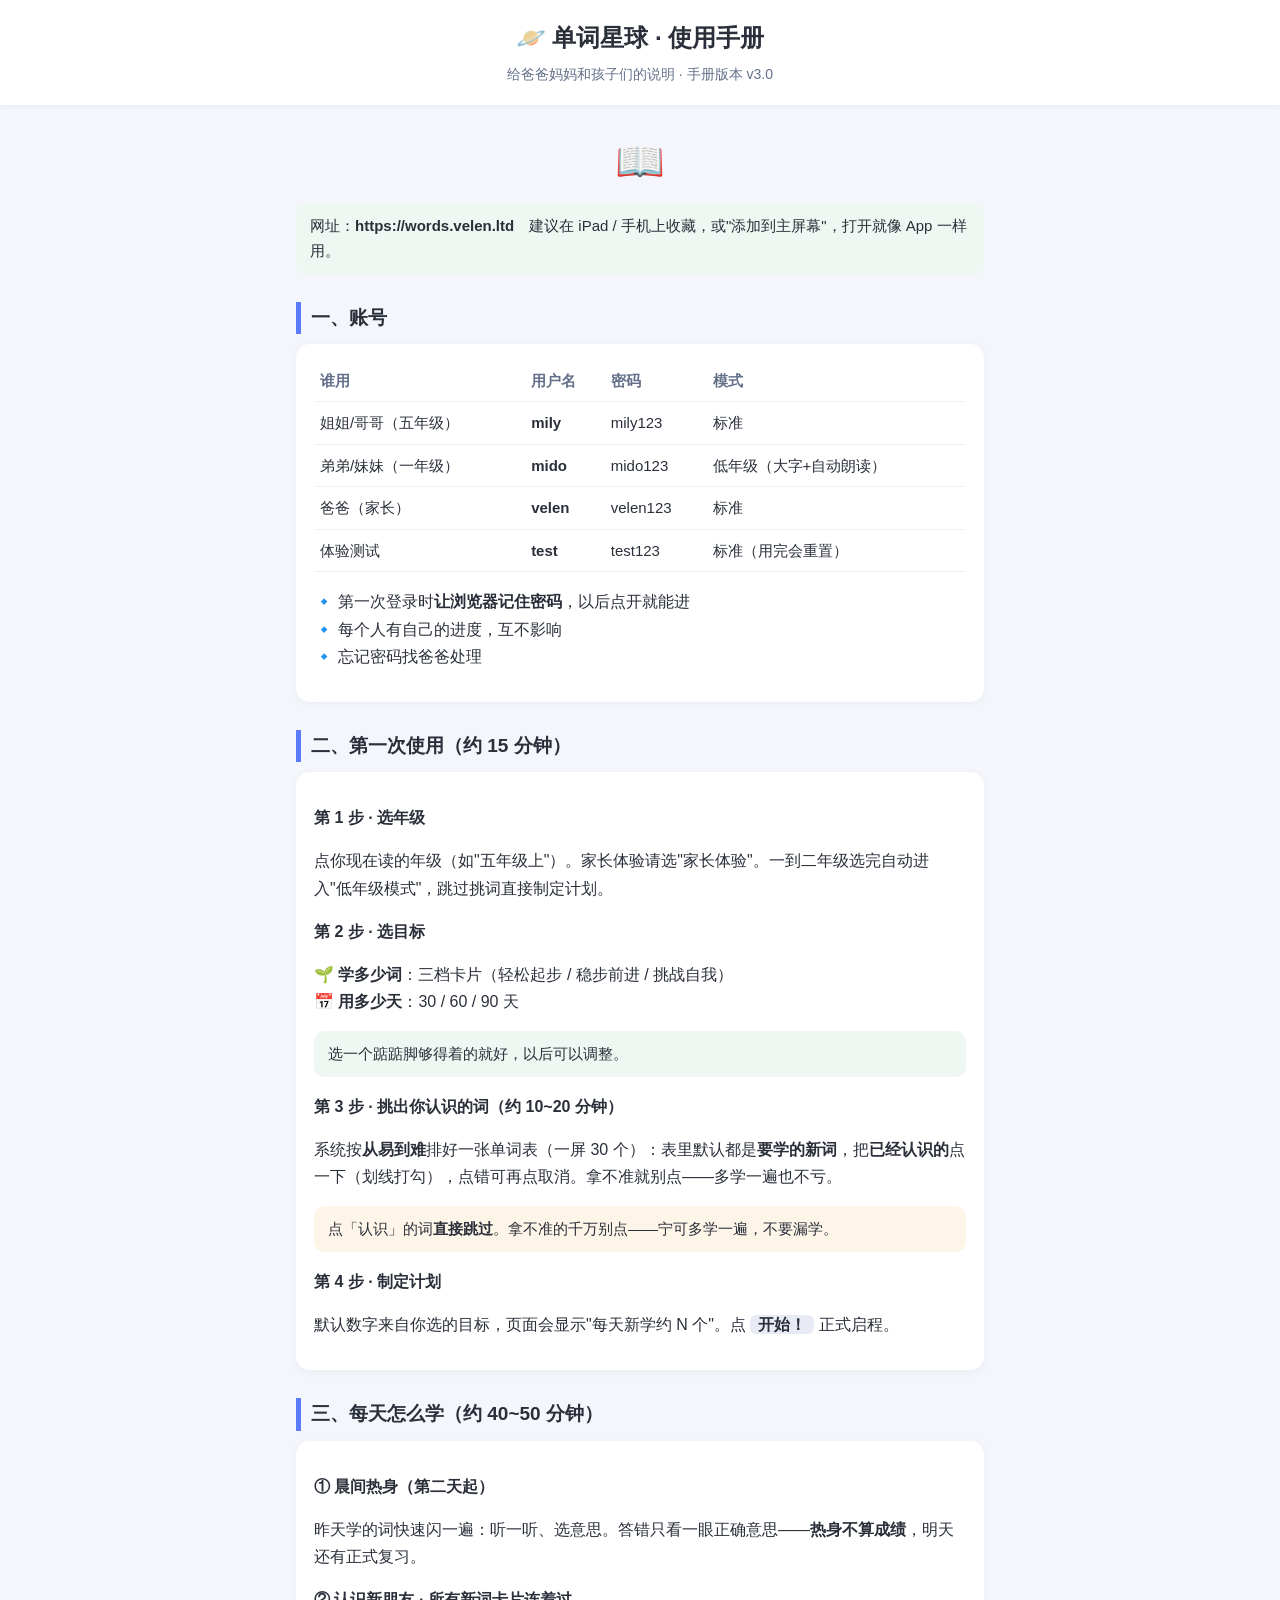
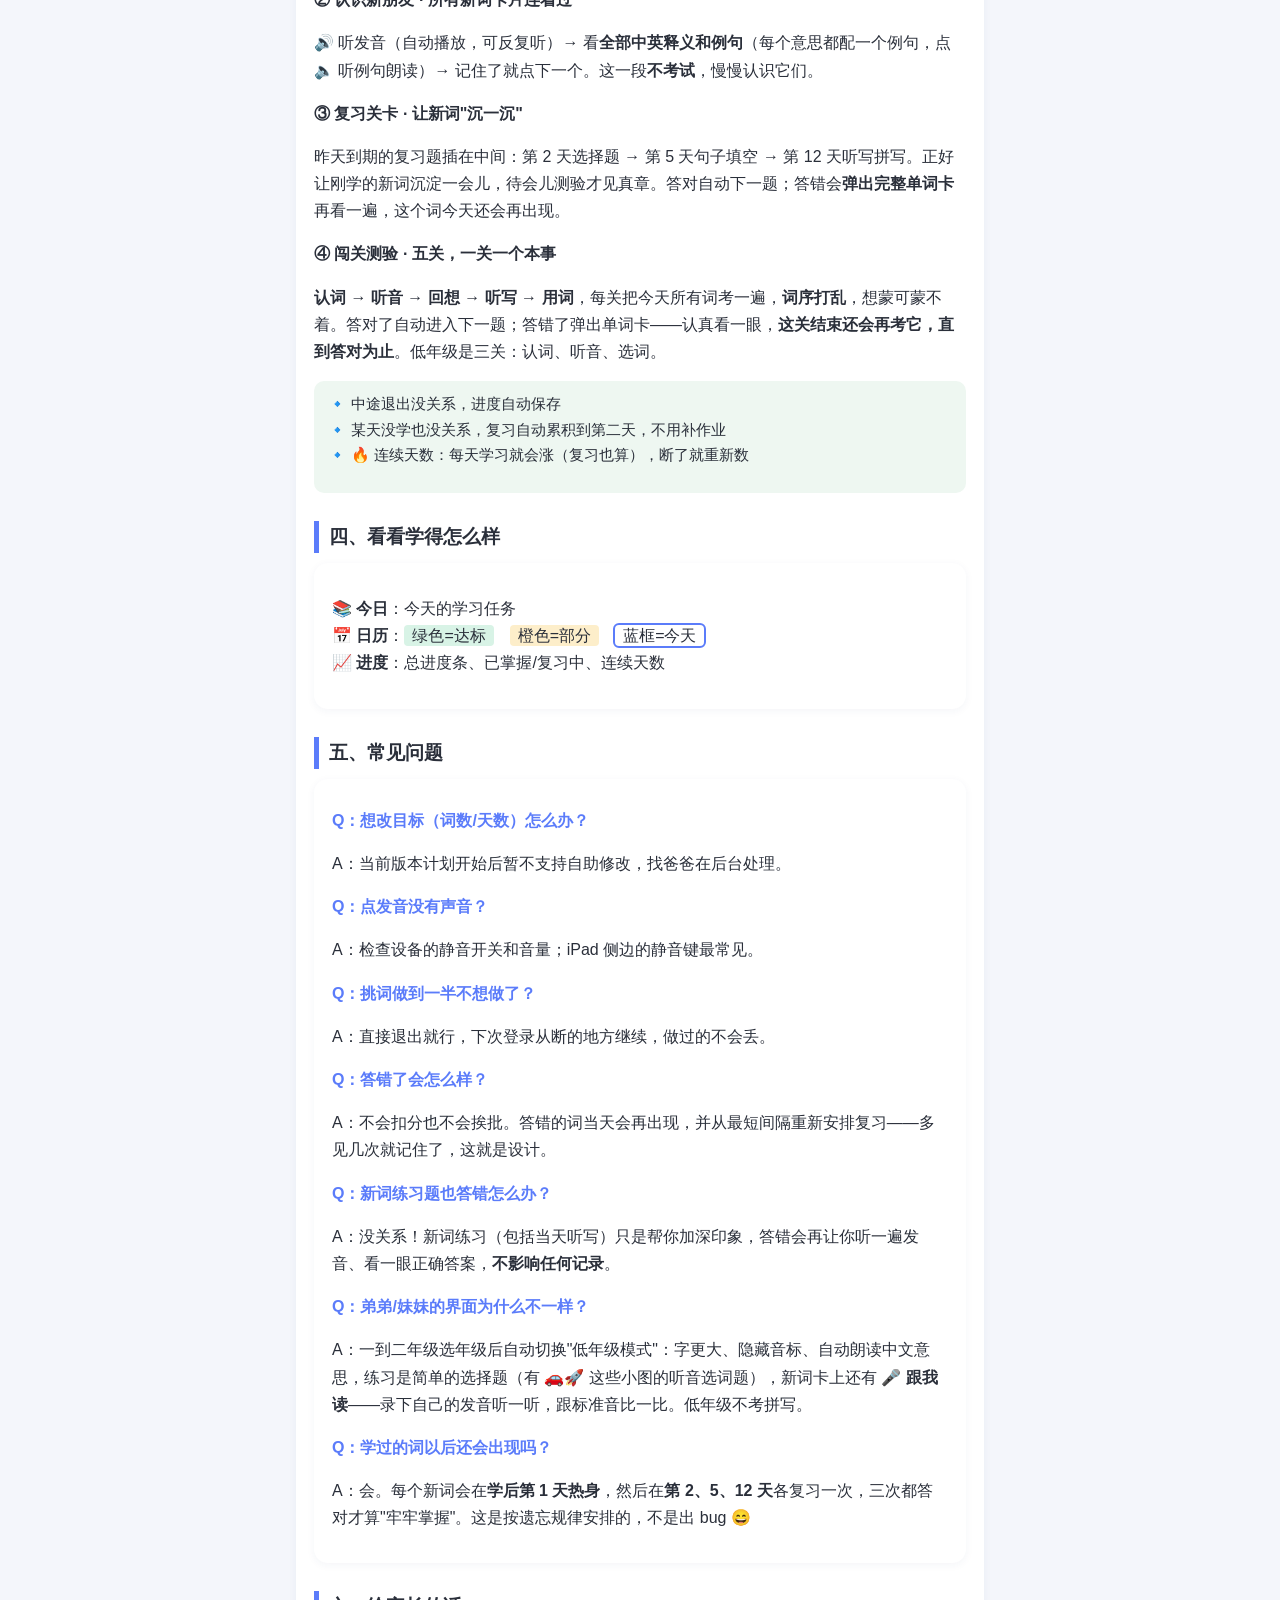
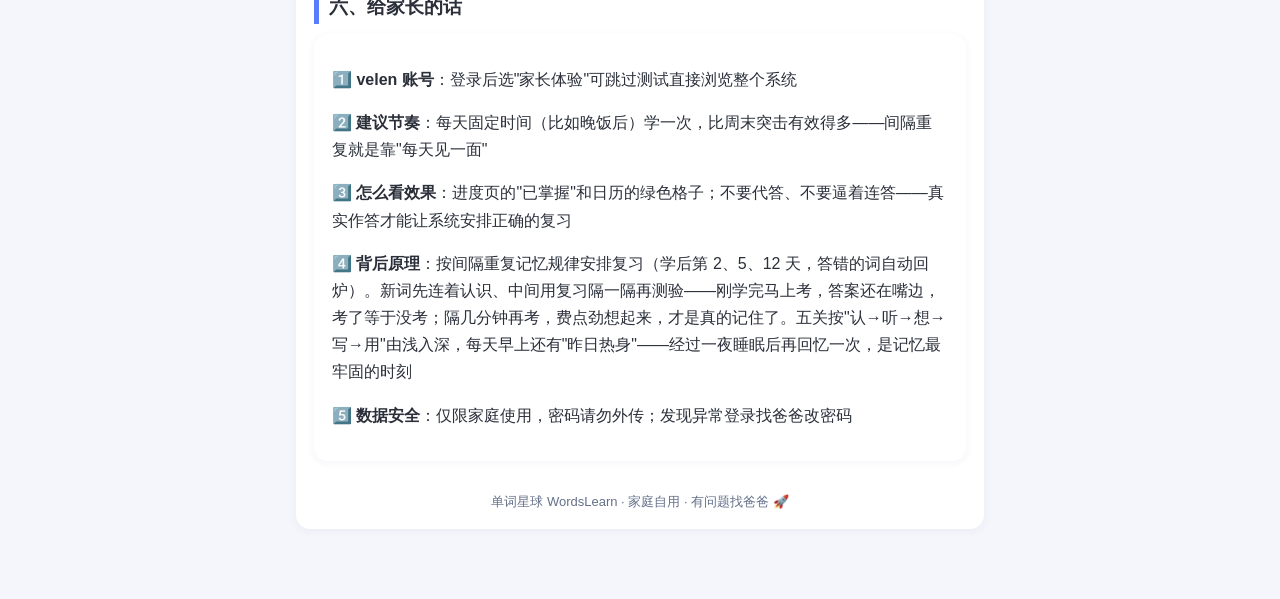
==== app/static/help.html @ 99444ef3 "v2.1: 教学流程改版——一次性呈现 + 分关测验 + 答题交互优化 学习流程：新词卡片连播（纯呈现）→ 复习组沉淀间隔 → 分关测验 （standard 五关：认词/听音/回想/听写/用词；jun" ====
<!DOCTYPE html>
<html lang="zh-CN">
<head>
<meta charset="UTF-8">
<meta name="viewport" content="width=device-width, initial-scale=1.0">
<title>使用手册 · 单词星球</title>
<style>
:root { --primary:#5b7cfa; --green:#34b37a; --orange:#f5a623; --muted:#64708a; --bg:#f4f6fb; }
* { box-sizing:border-box; }
body { margin:0; font-family:-apple-system,"PingFang SC","Microsoft YaHei",sans-serif; background:var(--bg); color:#2a2f3a; line-height:1.7; }
.wrap { max-width:720px; margin:0 auto; padding:16px 16px 60px; }
header { background:#fff; padding:18px 16px; text-align:center; box-shadow:0 1px 6px rgba(40,60,120,.06); }
header h1 { margin:0; font-size:24px; }
header p { margin:4px 0 0; color:var(--muted); font-size:14px; }
h2 { font-size:19px; margin:28px 0 8px; padding-left:10px; border-left:5px solid var(--primary); }
h3 { font-size:16px; margin:16px 0 4px; }
.card { background:#fff; border-radius:14px; padding:16px 18px; margin:10px 0; box-shadow:0 2px 8px rgba(40,60,120,.05); }
table { width:100%; border-collapse:collapse; font-size:15px; }
th,td { padding:8px 6px; border-bottom:1px solid #eef1f8; text-align:left; }
th { color:var(--muted); font-weight:600; }
.tip { background:#eef7f1; border-radius:10px; padding:10px 14px; margin:8px 0; font-size:15px; }
.warn { background:#fdf5e8; border-radius:10px; padding:10px 14px; margin:8px 0; font-size:15px; }
.q { font-weight:700; color:var(--primary); margin-top:12px; }
.kbd { background:#e8ebf5; border-radius:6px; padding:1px 8px; font-weight:600; }
footer { text-align:center; color:var(--muted); font-size:13px; margin-top:30px; }
a { color:var(--primary); }
.big-emoji { font-size:40px; text-align:center; margin:6px 0; }
</style>
</head>
<body>
<header>
  <h1>🪐 单词星球 · 使用手册</h1>
  <p>给爸爸妈妈和孩子们的说明 · 手册版本 v3.0</p>
</header>
<div class="wrap">

<div class="big-emoji">📖</div>
<div class="tip">网址：<b>https://words.velen.ltd</b>　建议在 iPad / 手机上收藏，或"添加到主屏幕"，打开就像 App 一样用。</div>

<h2>一、账号</h2>
<div class="card">
<table>
<tr><th>谁用</th><th>用户名</th><th>密码</th><th>模式</th></tr>
<tr><td>姐姐/哥哥（五年级）</td><td><b>mily</b></td><td>mily123</td><td>标准</td></tr>
<tr><td>弟弟/妹妹（一年级）</td><td><b>mido</b></td><td>mido123</td><td>低年级（大字+自动朗读）</td></tr>
<tr><td>爸爸（家长）</td><td><b>velen</b></td><td>velen123</td><td>标准</td></tr>
<tr><td>体验测试</td><td><b>test</b></td><td>test123</td><td>标准（用完会重置）</td></tr>
</table>
<p>🔹 第一次登录时<b>让浏览器记住密码</b>，以后点开就能进<br>
🔹 每个人有自己的进度，互不影响<br>
🔹 忘记密码找爸爸处理</p>
</div>

<h2>二、第一次使用（约 15 分钟）</h2>
<div class="card">
<h3>第 1 步 · 选年级</h3>
<p>点你现在读的年级（如"五年级上"）。家长体验请选"家长体验"。一到二年级选完自动进入"低年级模式"，跳过挑词直接制定计划。</p>
<h3>第 2 步 · 选目标</h3>
<p>🌱 <b>学多少词</b>：三档卡片（轻松起步 / 稳步前进 / 挑战自我）<br>
📅 <b>用多少天</b>：30 / 60 / 90 天</p>
<p class="tip">选一个踮踮脚够得着的就好，以后可以调整。</p>
<h3>第 3 步 · 挑出你认识的词（约 10~20 分钟）</h3>
<p>系统按<b>从易到难</b>排好一张单词表（一屏 30 个）：表里默认都是<b>要学的新词</b>，把<b>已经认识的</b>点一下（划线打勾），点错可再点取消。拿不准就别点——多学一遍也不亏。</p>
<p class="warn">点「认识」的词<b>直接跳过</b>。拿不准的千万别点——宁可多学一遍，不要漏学。</p>
<h3>第 4 步 · 制定计划</h3>
<p>默认数字来自你选的目标，页面会显示"每天新学约 N 个"。点 <span class="kbd">开始！</span> 正式启程。</p>
</div>

<h2>三、每天怎么学（约 40~50 分钟）</h2>
<div class="card">
<h3>① 晨间热身（第二天起）</h3>
<p>昨天学的词快速闪一遍：听一听、选意思。答错只看一眼正确意思——<b>热身不算成绩</b>，明天还有正式复习。</p>
<h3>② 认识新朋友 · 所有新词卡片连着过</h3>
<p>🔊 听发音（自动播放，可反复听）→ 看<b>全部中英释义和例句</b>（每个意思都配一个例句，点 🔈 听例句朗读）→ 记住了就点下一个。这一段<b>不考试</b>，慢慢认识它们。</p>
<h3>③ 复习关卡 · 让新词"沉一沉"</h3>
<p>昨天到期的复习题插在中间：第 2 天选择题 → 第 5 天句子填空 → 第 12 天听写拼写。正好让刚学的新词沉淀一会儿，待会儿测验才见真章。答对自动下一题；答错会<b>弹出完整单词卡</b>再看一遍，这个词今天还会再出现。</p>
<h3>④ 闯关测验 · 五关，一关一个本事</h3>
<p><b>认词 → 听音 → 回想 → 听写 → 用词</b>，每关把今天所有词考一遍，<b>词序打乱</b>，想蒙可蒙不着。答对了自动进入下一题；答错了弹出单词卡——认真看一眼，<b>这关结束还会再考它，直到答对为止</b>。低年级是三关：认词、听音、选词。</p>
<div class="tip">🔹 中途退出没关系，进度自动保存<br>
🔹 某天没学也没关系，复习自动累积到第二天，不用补作业<br>
🔹 🔥 连续天数：每天学习就会涨（复习也算），断了就重新数</p>
</div>

<h2>四、看看学得怎么样</h2>
<div class="card">
<p>📚 <b>今日</b>：今天的学习任务<br>
📅 <b>日历</b>：<span style="background:#d8f3e6;padding:2px 8px;border-radius:4px">绿色=达标</span>　<span style="background:#fdeeca;padding:2px 8px;border-radius:4px">橙色=部分</span>　<span style="outline:2px solid var(--primary);padding:2px 8px;border-radius:4px">蓝框=今天</span><br>
📈 <b>进度</b>：总进度条、已掌握/复习中、连续天数</p>
</div>

<h2>五、常见问题</h2>
<div class="card">
<p class="q">Q：想改目标（词数/天数）怎么办？</p>
<p>A：当前版本计划开始后暂不支持自助修改，找爸爸在后台处理。</p>
<p class="q">Q：点发音没有声音？</p>
<p>A：检查设备的静音开关和音量；iPad 侧边的静音键最常见。</p>
<p class="q">Q：挑词做到一半不想做了？</p>
<p>A：直接退出就行，下次登录从断的地方继续，做过的不会丢。</p>
<p class="q">Q：答错了会怎么样？</p>
<p>A：不会扣分也不会挨批。答错的词当天会再出现，并从最短间隔重新安排复习——多见几次就记住了，这就是设计。</p>
<p class="q">Q：新词练习题也答错怎么办？</p>
<p>A：没关系！新词练习（包括当天听写）只是帮你加深印象，答错会再让你听一遍发音、看一眼正确答案，<b>不影响任何记录</b>。</p>
<p class="q">Q：弟弟/妹妹的界面为什么不一样？</p>
<p>A：一到二年级选年级后自动切换"低年级模式"：字更大、隐藏音标、自动朗读中文意思，练习是简单的选择题（有 🚗🚀 这些小图的听音选词题），新词卡上还有 <b>🎤 跟我读</b>——录下自己的发音听一听，跟标准音比一比。低年级不考拼写。</p>
<p class="q">Q：学过的词以后还会出现吗？</p>
<p>A：会。每个新词会在<b>学后第 1 天热身</b>，然后在<b>第 2、5、12 天</b>各复习一次，三次都答对才算"牢牢掌握"。这是按遗忘规律安排的，不是出 bug 😄</p>
</div>

<h2>六、给家长的话</h2>
<div class="card">
<p>1️⃣ <b>velen 账号</b>：登录后选"家长体验"可跳过测试直接浏览整个系统</p>
<p>2️⃣ <b>建议节奏</b>：每天固定时间（比如晚饭后）学一次，比周末突击有效得多——间隔重复就是靠"每天见一面"</p>
<p>3️⃣ <b>怎么看效果</b>：进度页的"已掌握"和日历的绿色格子；不要代答、不要逼着连答——真实作答才能让系统安排正确的复习</p>
<p>4️⃣ <b>背后原理</b>：按间隔重复记忆规律安排复习（学后第 2、5、12 天，答错的词自动回炉）。新词先连着认识、中间用复习隔一隔再测验——刚学完马上考，答案还在嘴边，考了等于没考；隔几分钟再考，费点劲想起来，才是真的记住了。五关按"认→听→想→写→用"由浅入深，每天早上还有"昨日热身"——经过一夜睡眠后再回忆一次，是记忆最牢固的时刻</p>
<p>5️⃣ <b>数据安全</b>：仅限家庭使用，密码请勿外传；发现异常登录找爸爸改密码</p>
</div>

<footer>单词星球 WordsLearn · 家庭自用 · 有问题找爸爸 🚀</footer>
</div>
</body>
</html>
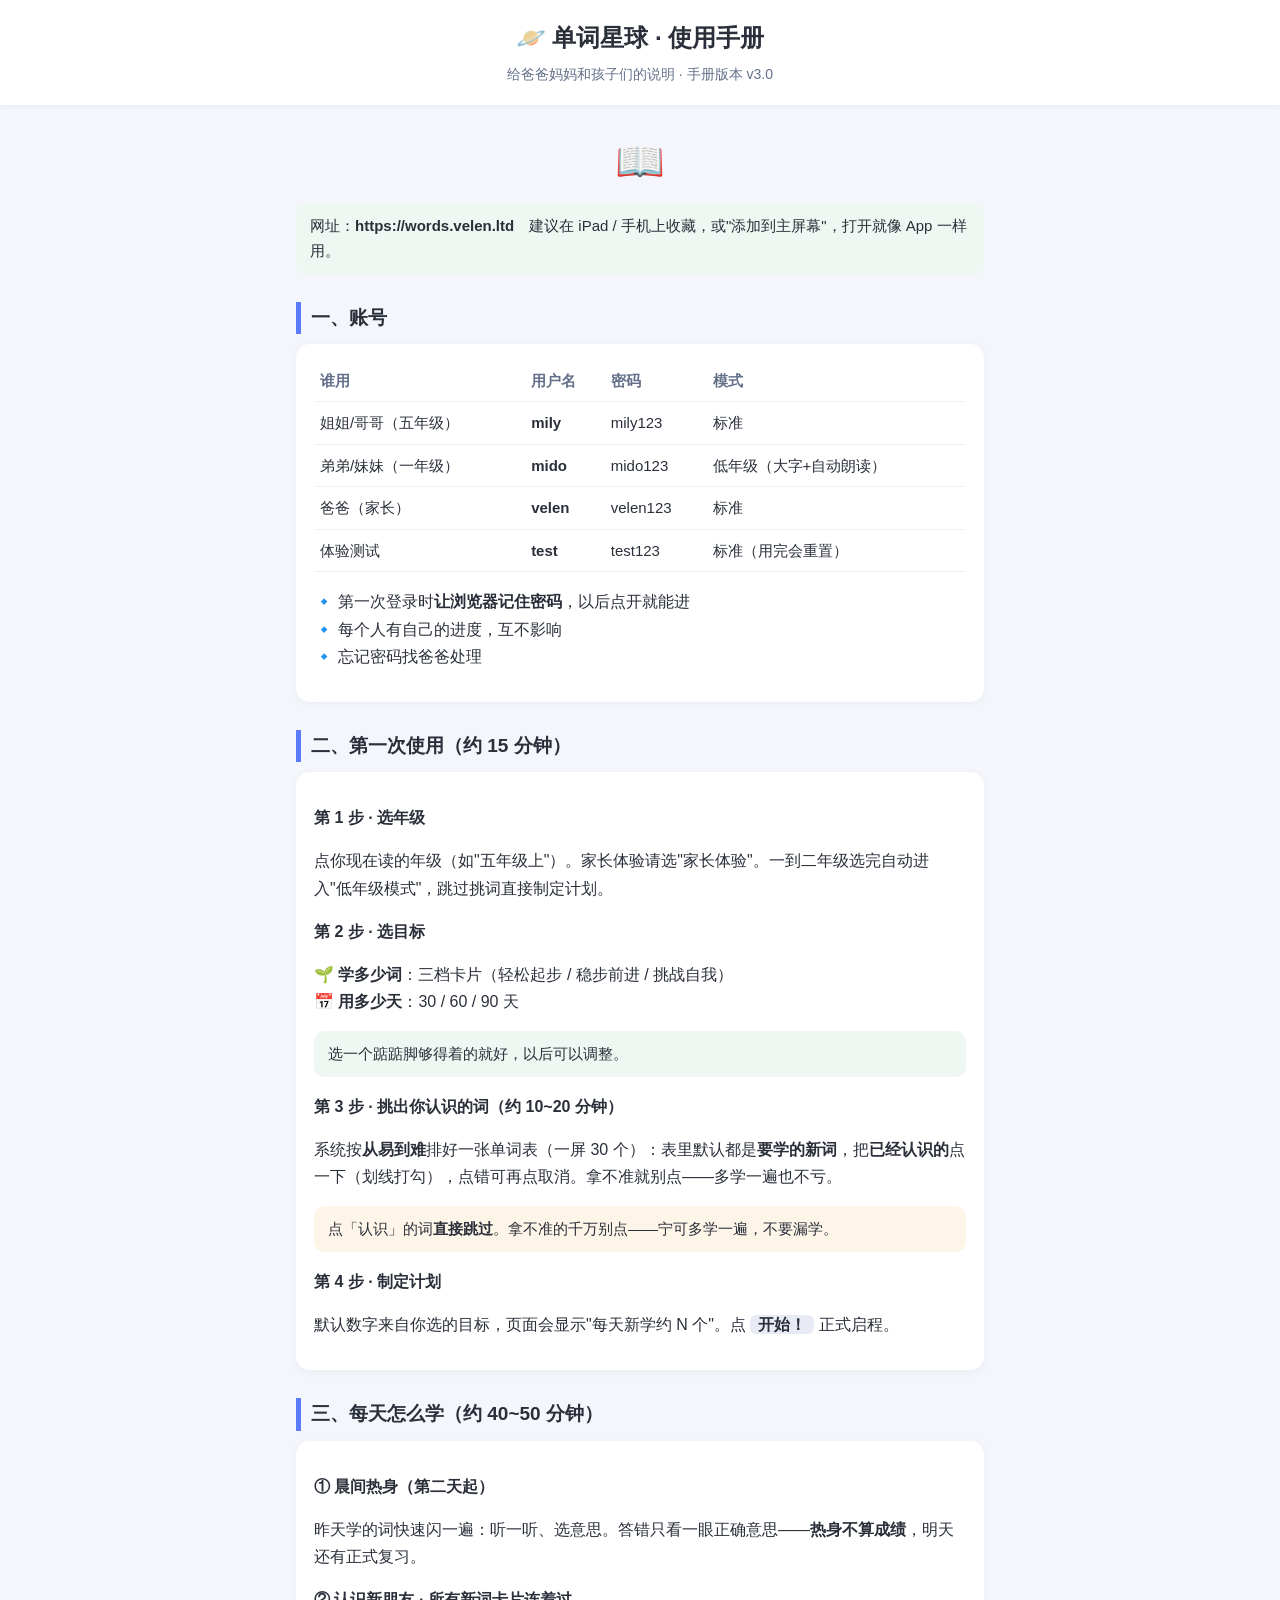
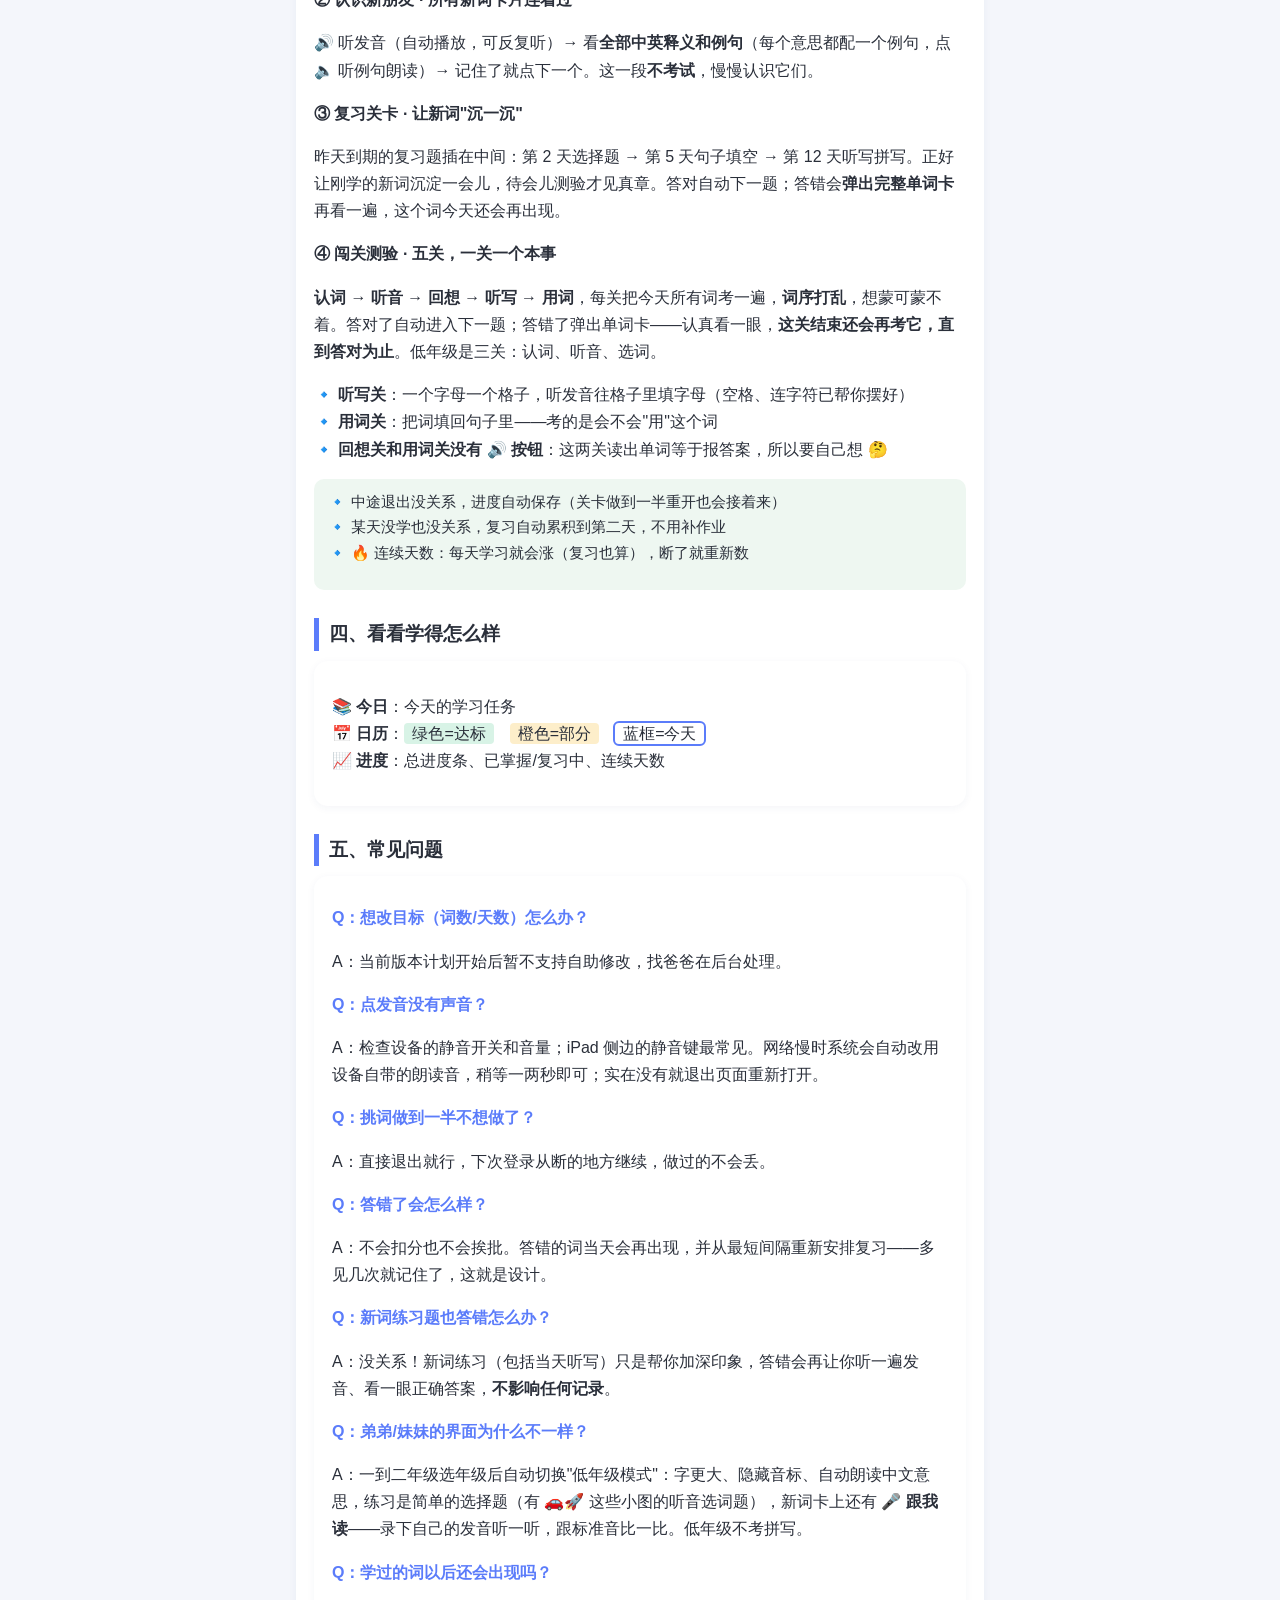
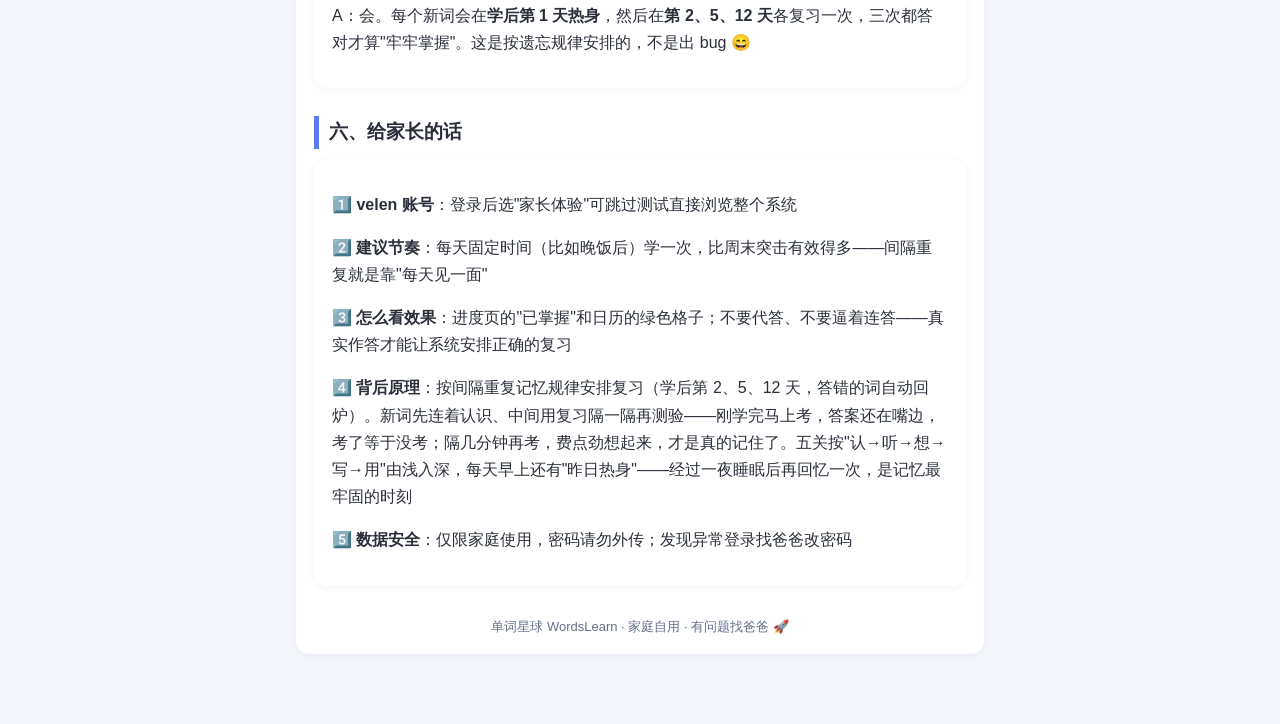
==== commit f45b2dae: "v2.2: 音频统一单次播放+可靠性加固、拼写逐字母格、刷新恢复关卡、防误触与组词优先 问题修复（mily 使用反馈）： - 单词统一只读一遍：删除听写答对后的重播（读两遍/未推进先出声两个困惑同源）" ====
--- a/app/static/help.html
+++ b/app/static/help.html
@@ -76,7 +76,10 @@
 <p>昨天到期的复习题插在中间：第 2 天选择题 → 第 5 天句子填空 → 第 12 天听写拼写。正好让刚学的新词沉淀一会儿，待会儿测验才见真章。答对自动下一题；答错会<b>弹出完整单词卡</b>再看一遍，这个词今天还会再出现。</p>
 <h3>④ 闯关测验 · 五关，一关一个本事</h3>
 <p><b>认词 → 听音 → 回想 → 听写 → 用词</b>，每关把今天所有词考一遍，<b>词序打乱</b>，想蒙可蒙不着。答对了自动进入下一题；答错了弹出单词卡——认真看一眼，<b>这关结束还会再考它，直到答对为止</b>。低年级是三关：认词、听音、选词。</p>
-<div class="tip">🔹 中途退出没关系，进度自动保存<br>
+<p>🔹 <b>听写关</b>：一个字母一个格子，听发音往格子里填字母（空格、连字符已帮你摆好）<br>
+🔹 <b>用词关</b>：把词填回句子里——考的是会不会"用"这个词<br>
+🔹 <b>回想关和用词关没有 🔊 按钮</b>：这两关读出单词等于报答案，所以要自己想 🤔</p>
+<div class="tip">🔹 中途退出没关系，进度自动保存（关卡做到一半重开也会接着来）<br>
 🔹 某天没学也没关系，复习自动累积到第二天，不用补作业<br>
 🔹 🔥 连续天数：每天学习就会涨（复习也算），断了就重新数</p>
 </div>
@@ -93,7 +96,7 @@
 <p class="q">Q：想改目标（词数/天数）怎么办？</p>
 <p>A：当前版本计划开始后暂不支持自助修改，找爸爸在后台处理。</p>
 <p class="q">Q：点发音没有声音？</p>
-<p>A：检查设备的静音开关和音量；iPad 侧边的静音键最常见。</p>
+<p>A：检查设备的静音开关和音量；iPad 侧边的静音键最常见。网络慢时系统会自动改用设备自带的朗读音，稍等一两秒即可；实在没有就退出页面重新打开。</p>
 <p class="q">Q：挑词做到一半不想做了？</p>
 <p>A：直接退出就行，下次登录从断的地方继续，做过的不会丢。</p>
 <p class="q">Q：答错了会怎么样？</p>
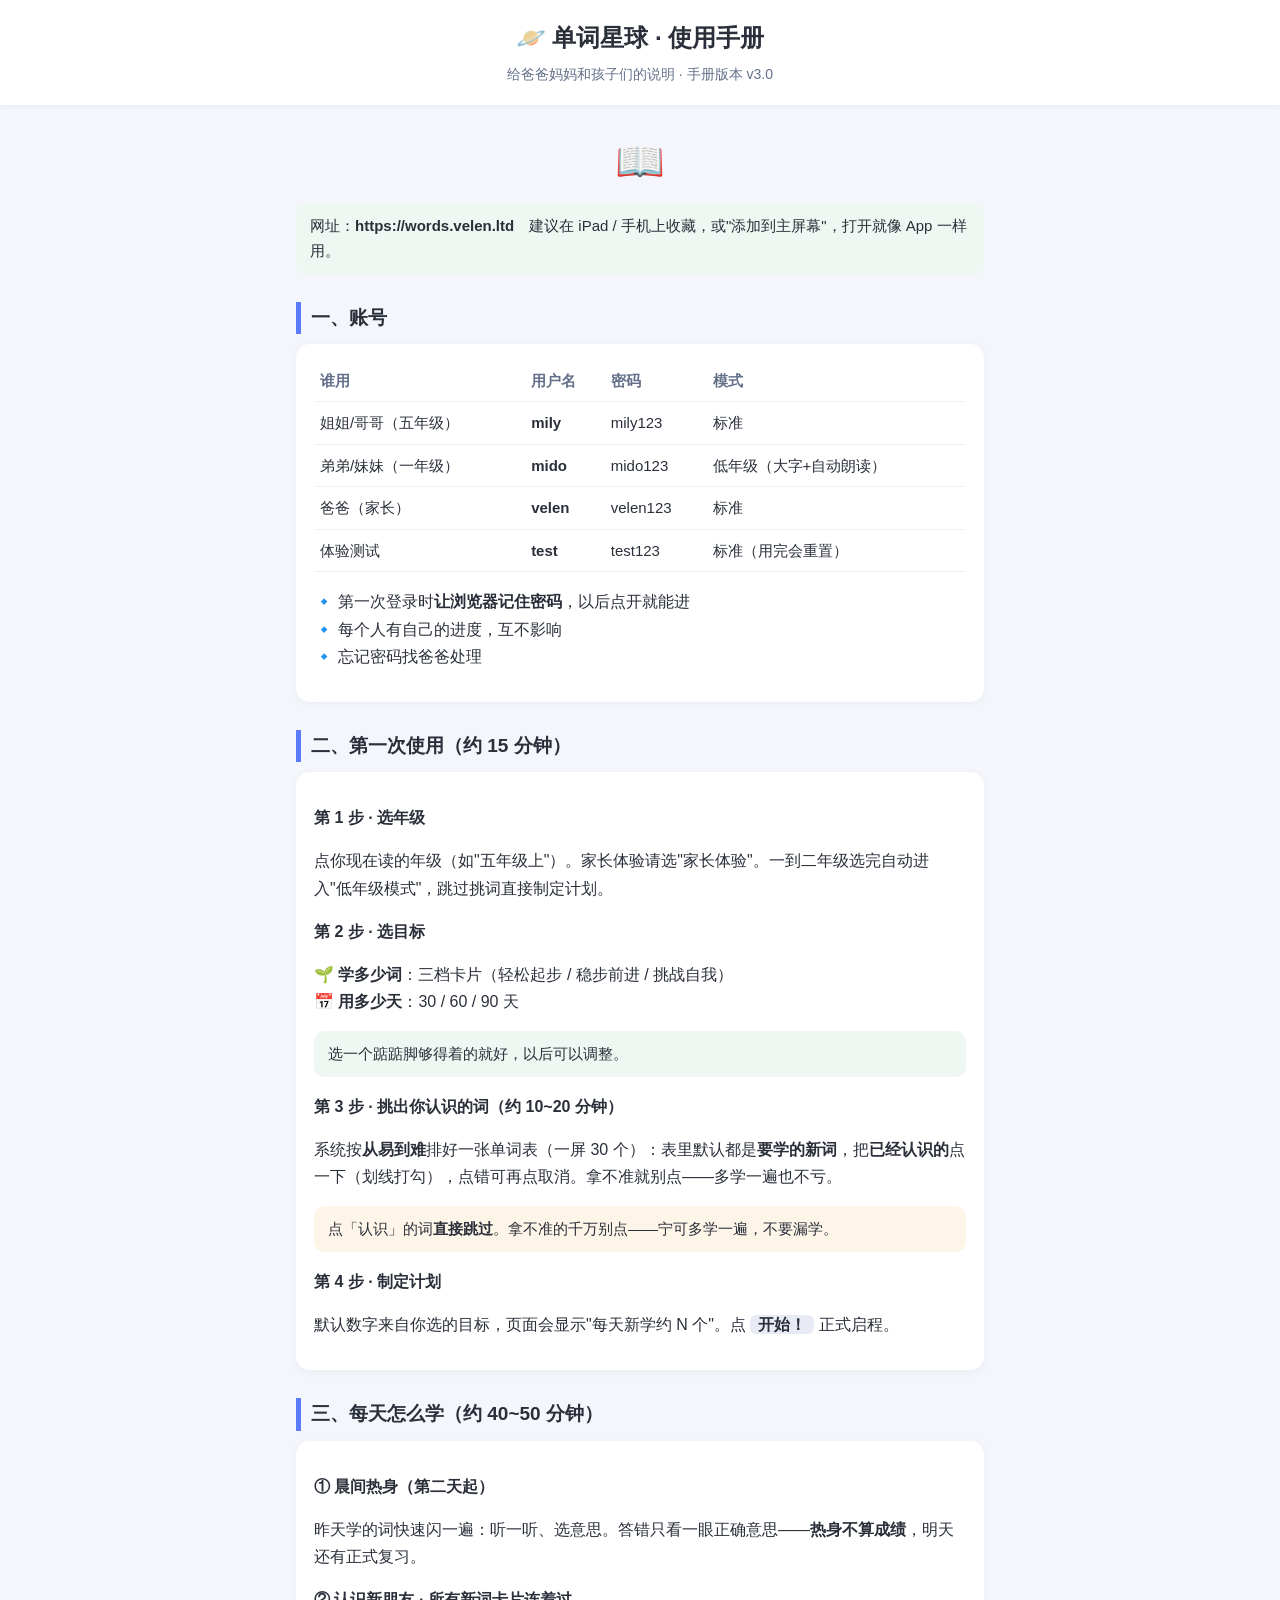
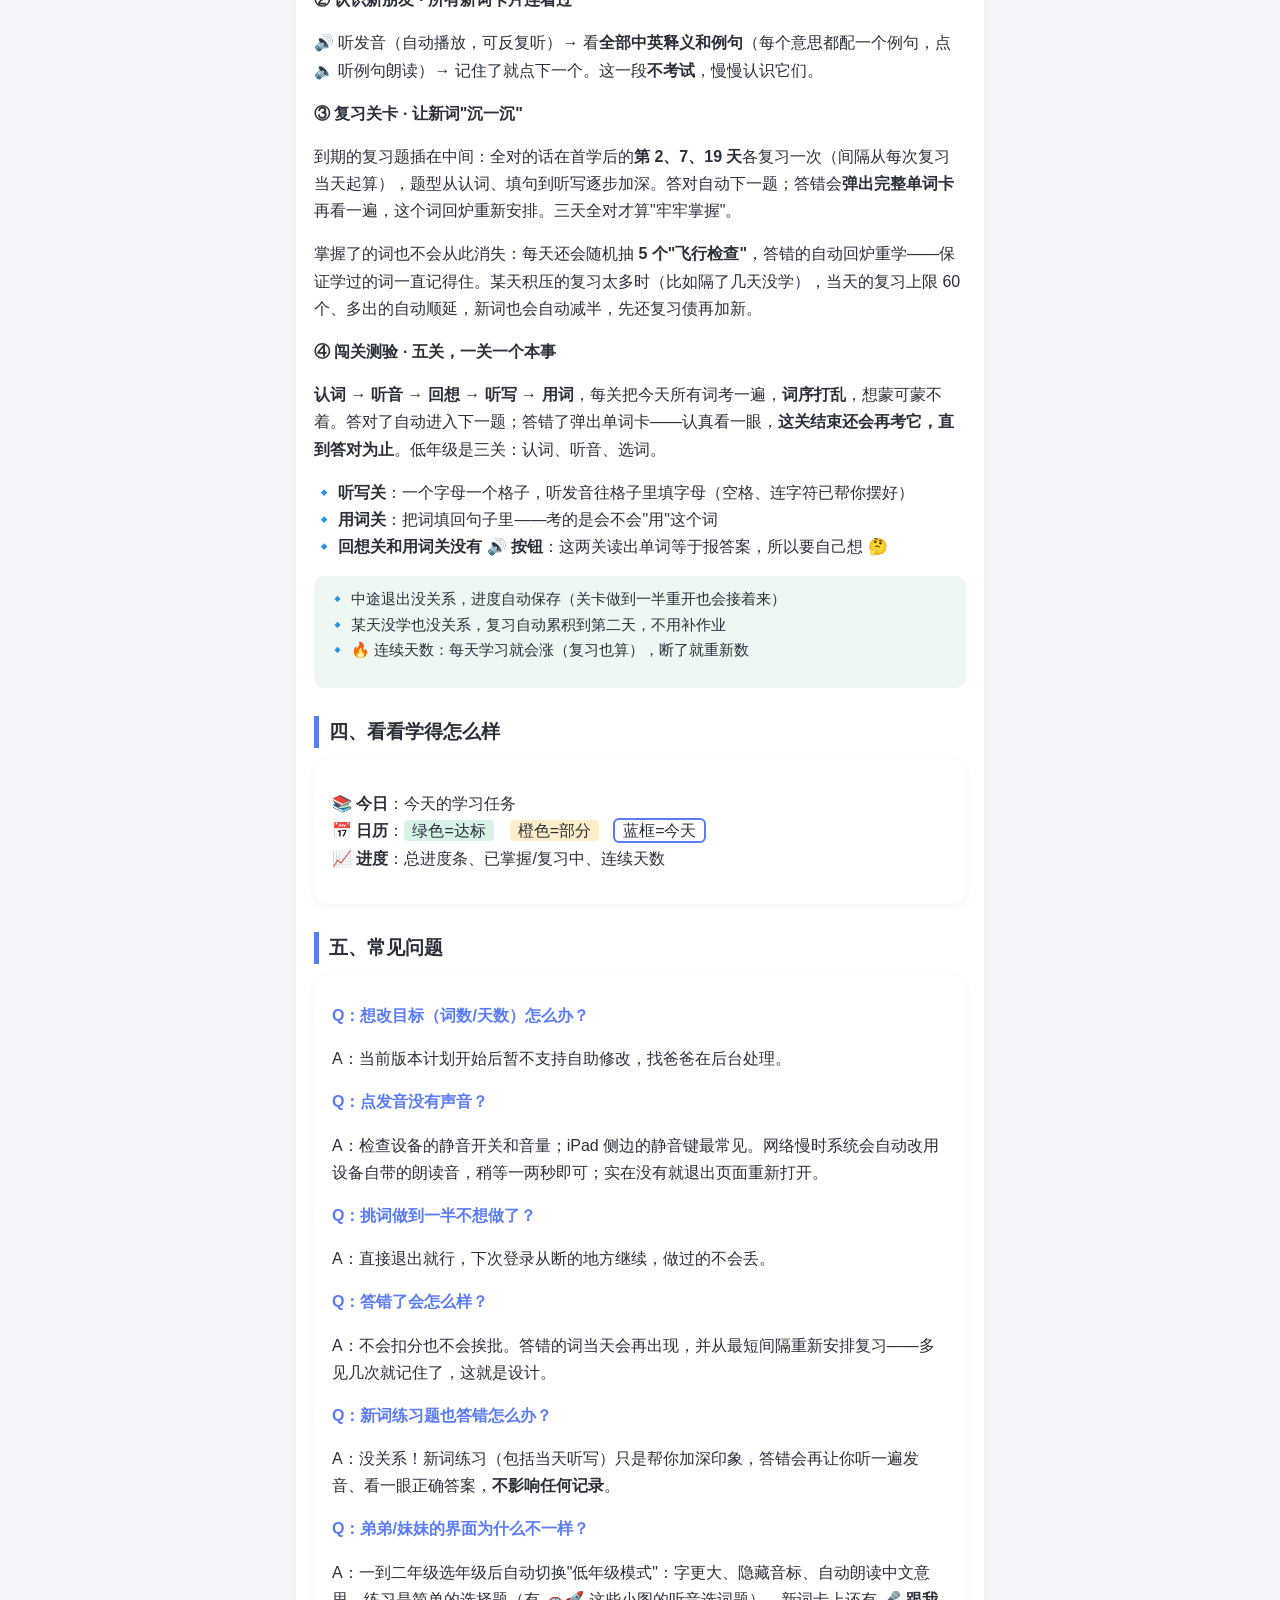
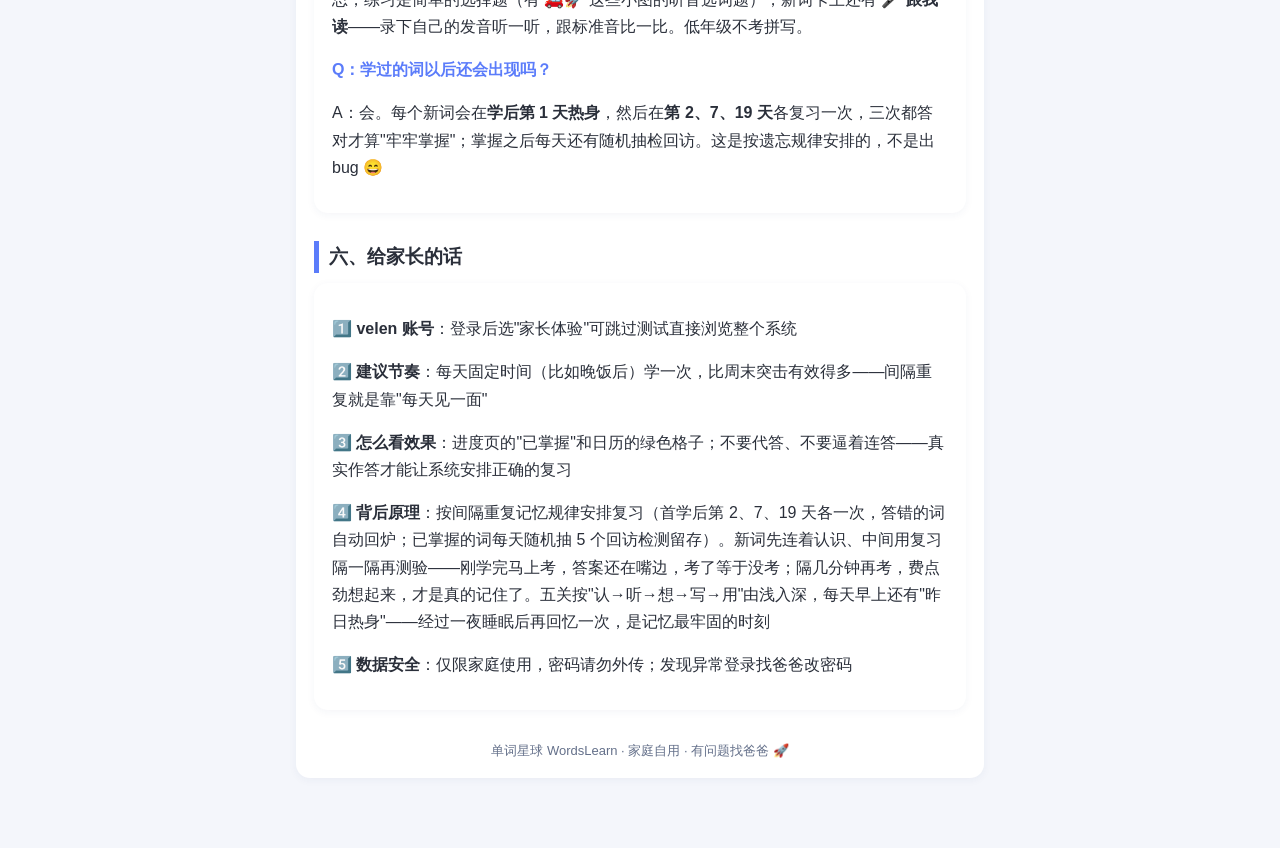
==== commit 5144d151: "v2.6: 复习上限60+积压减半新词、掌握词每日抽检（方案A）、复习间隔描述纠错 调度调节（用户拍板）： - REVIEW_CAP 40→60（稳态需求 3×daily_new≈57/天，原 40 " ====
--- a/app/static/help.html
+++ b/app/static/help.html
@@ -73,7 +73,8 @@
 <h3>② 认识新朋友 · 所有新词卡片连着过</h3>
 <p>🔊 听发音（自动播放，可反复听）→ 看<b>全部中英释义和例句</b>（每个意思都配一个例句，点 🔈 听例句朗读）→ 记住了就点下一个。这一段<b>不考试</b>，慢慢认识它们。</p>
 <h3>③ 复习关卡 · 让新词"沉一沉"</h3>
-<p>昨天到期的复习题插在中间：第 2 天选择题 → 第 5 天句子填空 → 第 12 天听写拼写。正好让刚学的新词沉淀一会儿，待会儿测验才见真章。答对自动下一题；答错会<b>弹出完整单词卡</b>再看一遍，这个词今天还会再出现。</p>
+<p>到期的复习题插在中间：全对的话在首学后的<b>第 2、7、19 天</b>各复习一次（间隔从每次复习当天起算），题型从认词、填句到听写逐步加深。答对自动下一题；答错会<b>弹出完整单词卡</b>再看一遍，这个词回炉重新安排。三天全对才算"牢牢掌握"。</p>
+<p>掌握了的词也不会从此消失：每天还会随机抽 <b>5 个"飞行检查"</b>，答错的自动回炉重学——保证学过的词一直记得住。某天积压的复习太多时（比如隔了几天没学），当天的复习上限 60 个、多出的自动顺延，新词也会自动减半，先还复习债再加新。</p>
 <h3>④ 闯关测验 · 五关，一关一个本事</h3>
 <p><b>认词 → 听音 → 回想 → 听写 → 用词</b>，每关把今天所有词考一遍，<b>词序打乱</b>，想蒙可蒙不着。答对了自动进入下一题；答错了弹出单词卡——认真看一眼，<b>这关结束还会再考它，直到答对为止</b>。低年级是三关：认词、听音、选词。</p>
 <p>🔹 <b>听写关</b>：一个字母一个格子，听发音往格子里填字母（空格、连字符已帮你摆好）<br>
@@ -106,7 +107,7 @@
 <p class="q">Q：弟弟/妹妹的界面为什么不一样？</p>
 <p>A：一到二年级选年级后自动切换"低年级模式"：字更大、隐藏音标、自动朗读中文意思，练习是简单的选择题（有 🚗🚀 这些小图的听音选词题），新词卡上还有 <b>🎤 跟我读</b>——录下自己的发音听一听，跟标准音比一比。低年级不考拼写。</p>
 <p class="q">Q：学过的词以后还会出现吗？</p>
-<p>A：会。每个新词会在<b>学后第 1 天热身</b>，然后在<b>第 2、5、12 天</b>各复习一次，三次都答对才算"牢牢掌握"。这是按遗忘规律安排的，不是出 bug 😄</p>
+<p>A：会。每个新词会在<b>学后第 1 天热身</b>，然后在<b>第 2、7、19 天</b>各复习一次，三次都答对才算"牢牢掌握"；掌握之后每天还有随机抽检回访。这是按遗忘规律安排的，不是出 bug 😄</p>
 </div>
 
 <h2>六、给家长的话</h2>
@@ -114,7 +115,7 @@
 <p>1️⃣ <b>velen 账号</b>：登录后选"家长体验"可跳过测试直接浏览整个系统</p>
 <p>2️⃣ <b>建议节奏</b>：每天固定时间（比如晚饭后）学一次，比周末突击有效得多——间隔重复就是靠"每天见一面"</p>
 <p>3️⃣ <b>怎么看效果</b>：进度页的"已掌握"和日历的绿色格子；不要代答、不要逼着连答——真实作答才能让系统安排正确的复习</p>
-<p>4️⃣ <b>背后原理</b>：按间隔重复记忆规律安排复习（学后第 2、5、12 天，答错的词自动回炉）。新词先连着认识、中间用复习隔一隔再测验——刚学完马上考，答案还在嘴边，考了等于没考；隔几分钟再考，费点劲想起来，才是真的记住了。五关按"认→听→想→写→用"由浅入深，每天早上还有"昨日热身"——经过一夜睡眠后再回忆一次，是记忆最牢固的时刻</p>
+<p>4️⃣ <b>背后原理</b>：按间隔重复记忆规律安排复习（首学后第 2、7、19 天各一次，答错的词自动回炉；已掌握的词每天随机抽 5 个回访检测留存）。新词先连着认识、中间用复习隔一隔再测验——刚学完马上考，答案还在嘴边，考了等于没考；隔几分钟再考，费点劲想起来，才是真的记住了。五关按"认→听→想→写→用"由浅入深，每天早上还有"昨日热身"——经过一夜睡眠后再回忆一次，是记忆最牢固的时刻</p>
 <p>5️⃣ <b>数据安全</b>：仅限家庭使用，密码请勿外传；发现异常登录找爸爸改密码</p>
 </div>
 
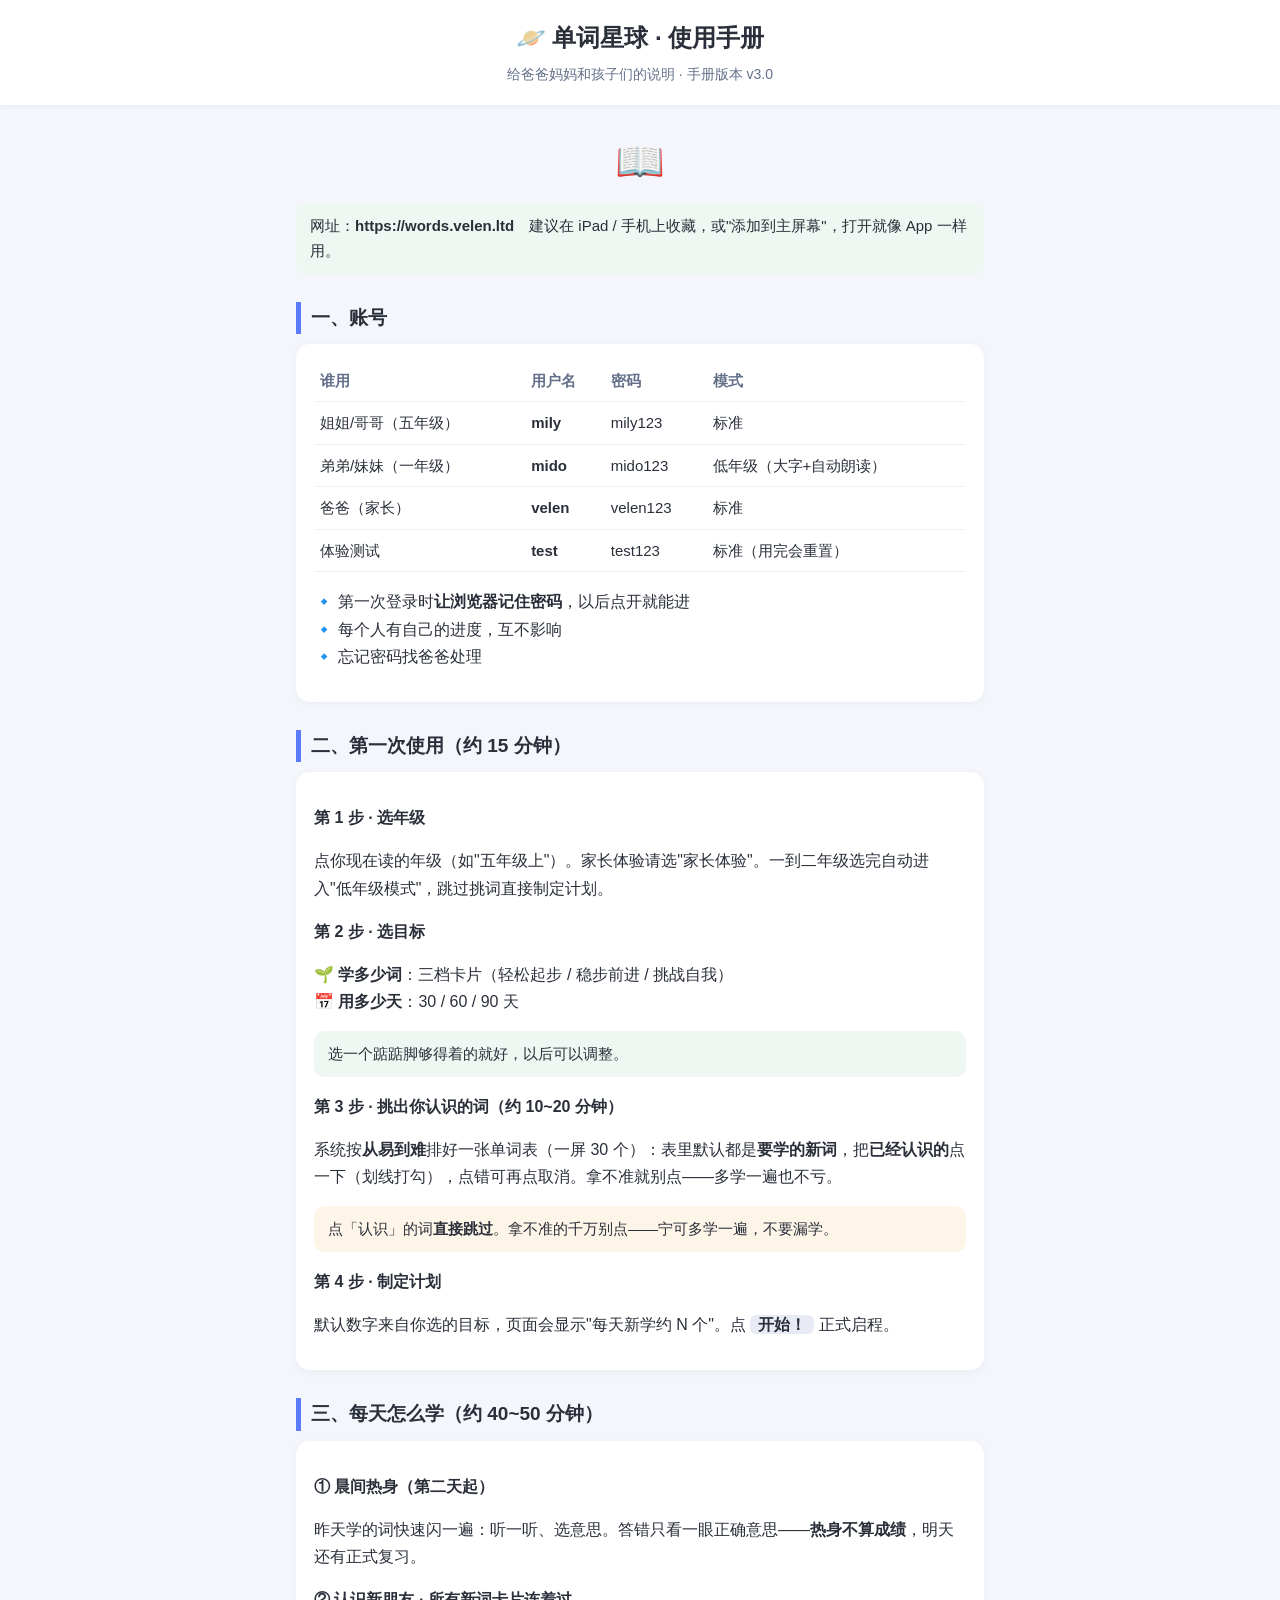
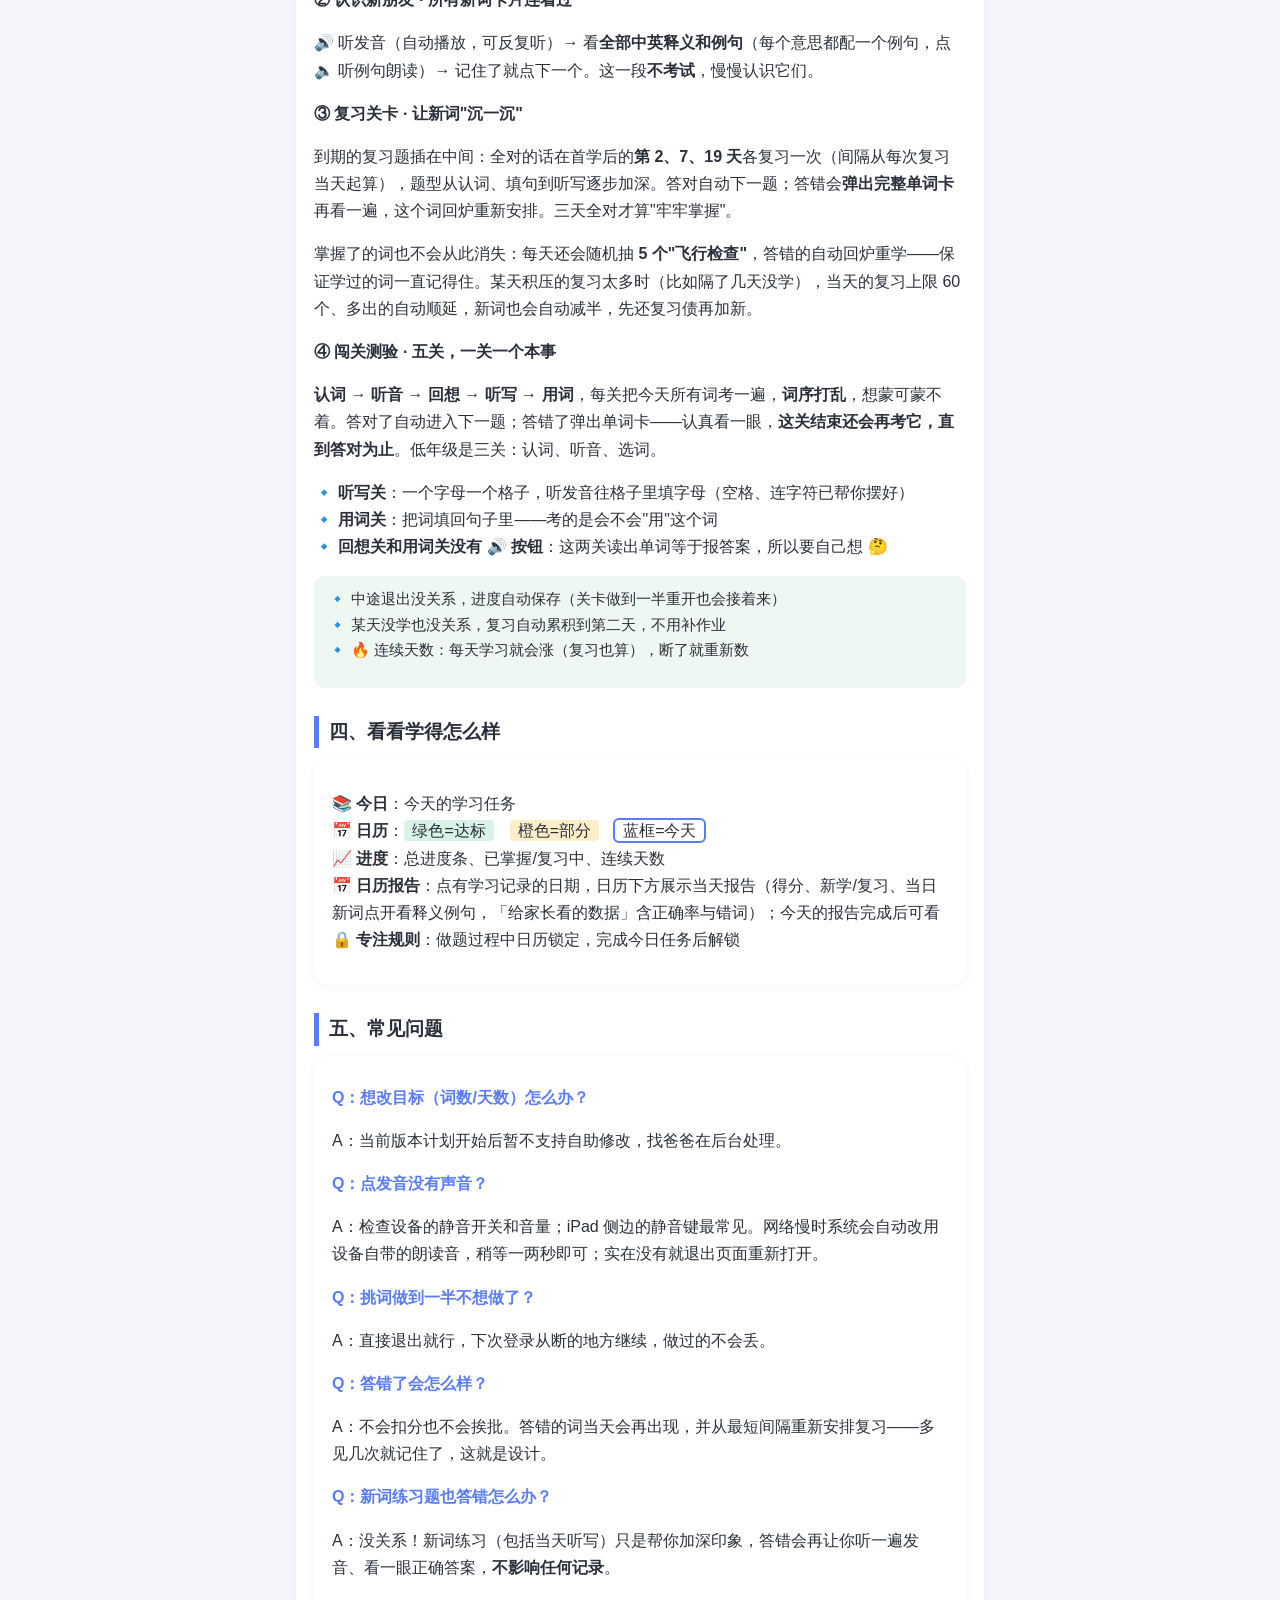
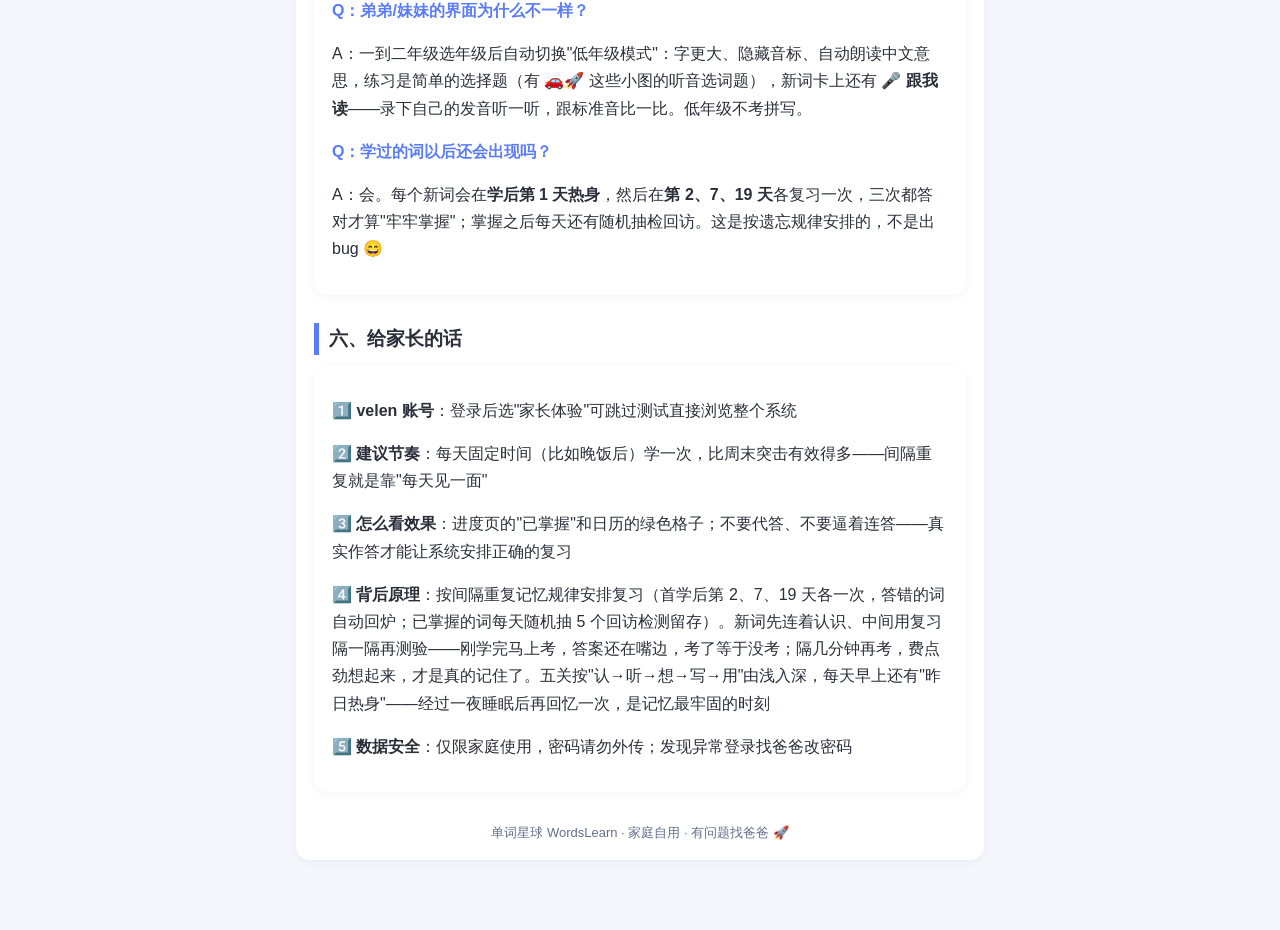
==== commit 7228de38: "v3.3: 日历当日学习报告——点日期双层展示(孩子概览+折叠家长详情)、新词手风琴懒加载词条、做题期间日历专注锁 - GET /api/report/day：只读复用日报引擎（今天+过去，未来/非法" ====
--- a/app/static/help.html
+++ b/app/static/help.html
@@ -89,7 +89,9 @@
 <div class="card">
 <p>📚 <b>今日</b>：今天的学习任务<br>
 📅 <b>日历</b>：<span style="background:#d8f3e6;padding:2px 8px;border-radius:4px">绿色=达标</span>　<span style="background:#fdeeca;padding:2px 8px;border-radius:4px">橙色=部分</span>　<span style="outline:2px solid var(--primary);padding:2px 8px;border-radius:4px">蓝框=今天</span><br>
-📈 <b>进度</b>：总进度条、已掌握/复习中、连续天数</p>
+📈 <b>进度</b>：总进度条、已掌握/复习中、连续天数<br>
+📅 <b>日历报告</b>：点有学习记录的日期，日历下方展示当天报告（得分、新学/复习、当日新词点开看释义例句，「给家长看的数据」含正确率与错词）；今天的报告完成后可看<br>
+🔒 <b>专注规则</b>：做题过程中日历锁定，完成今日任务后解锁</p>
 </div>
 
 <h2>五、常见问题</h2>
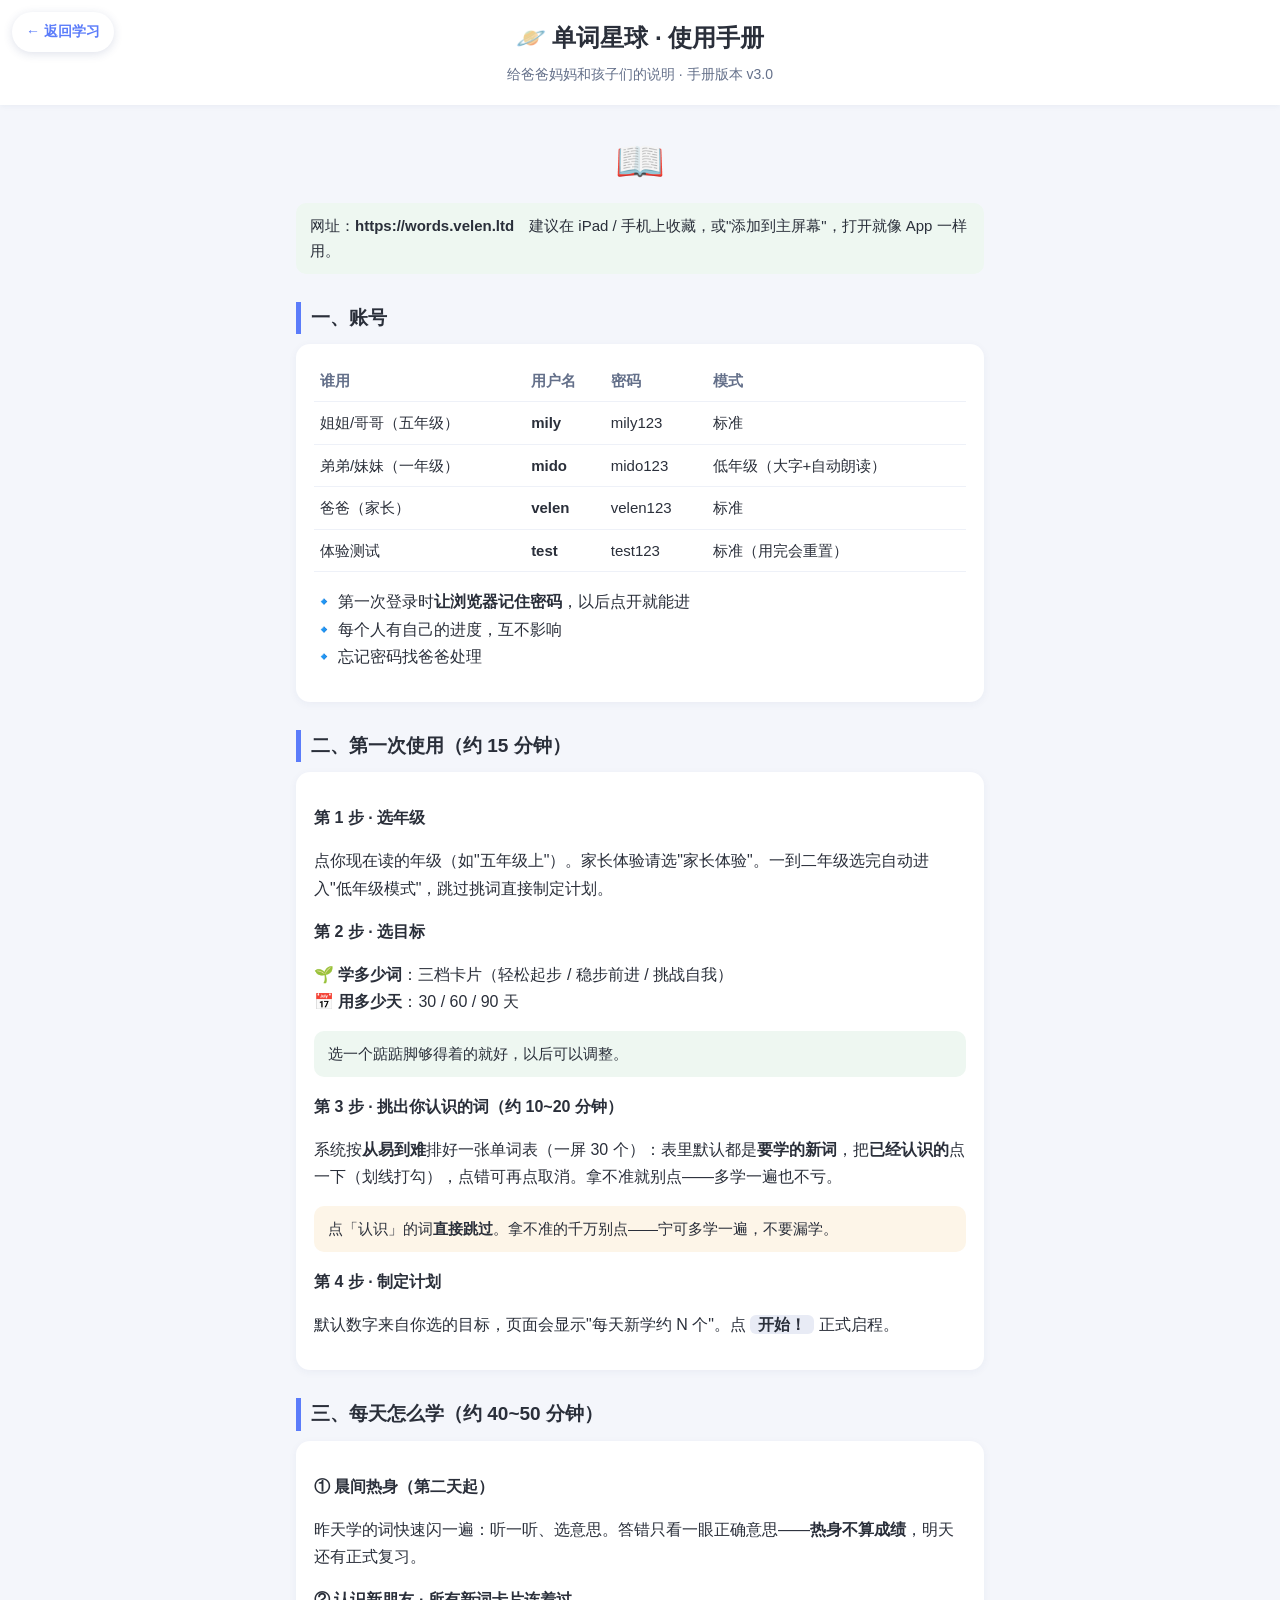
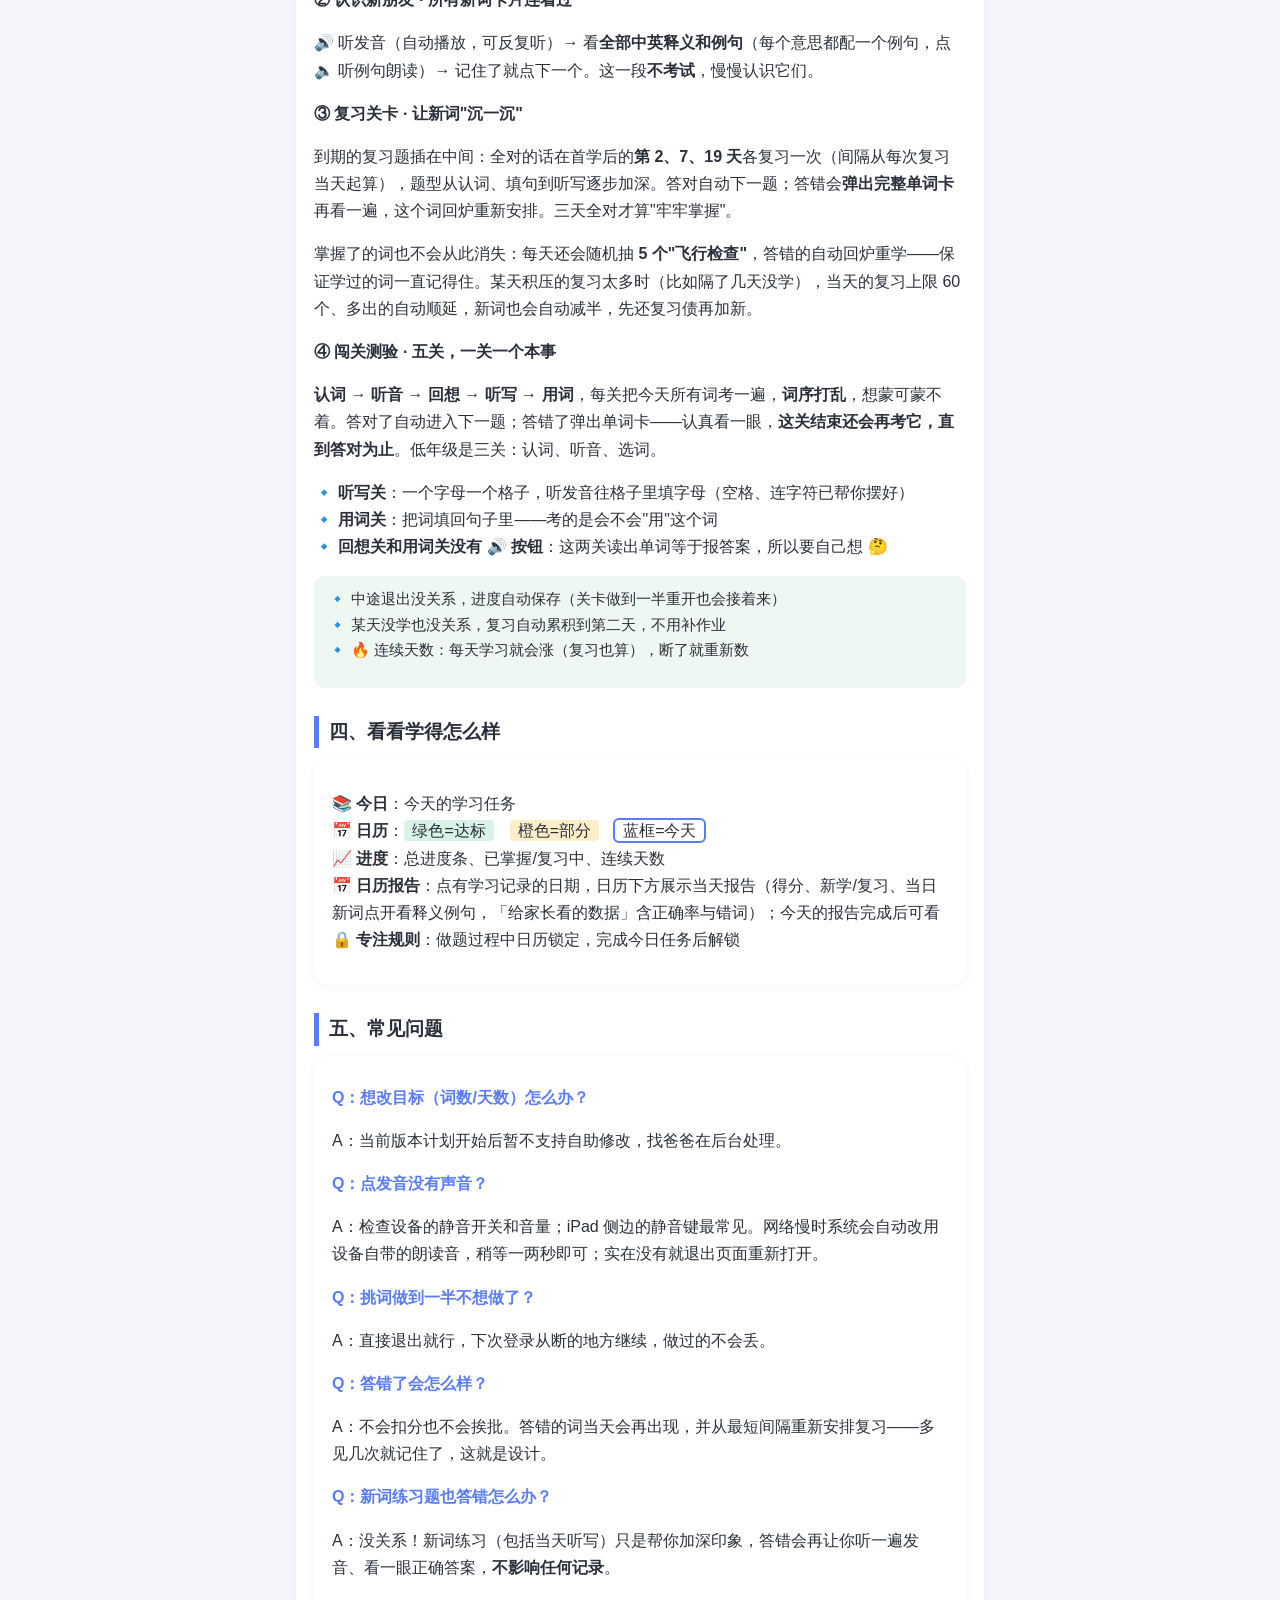
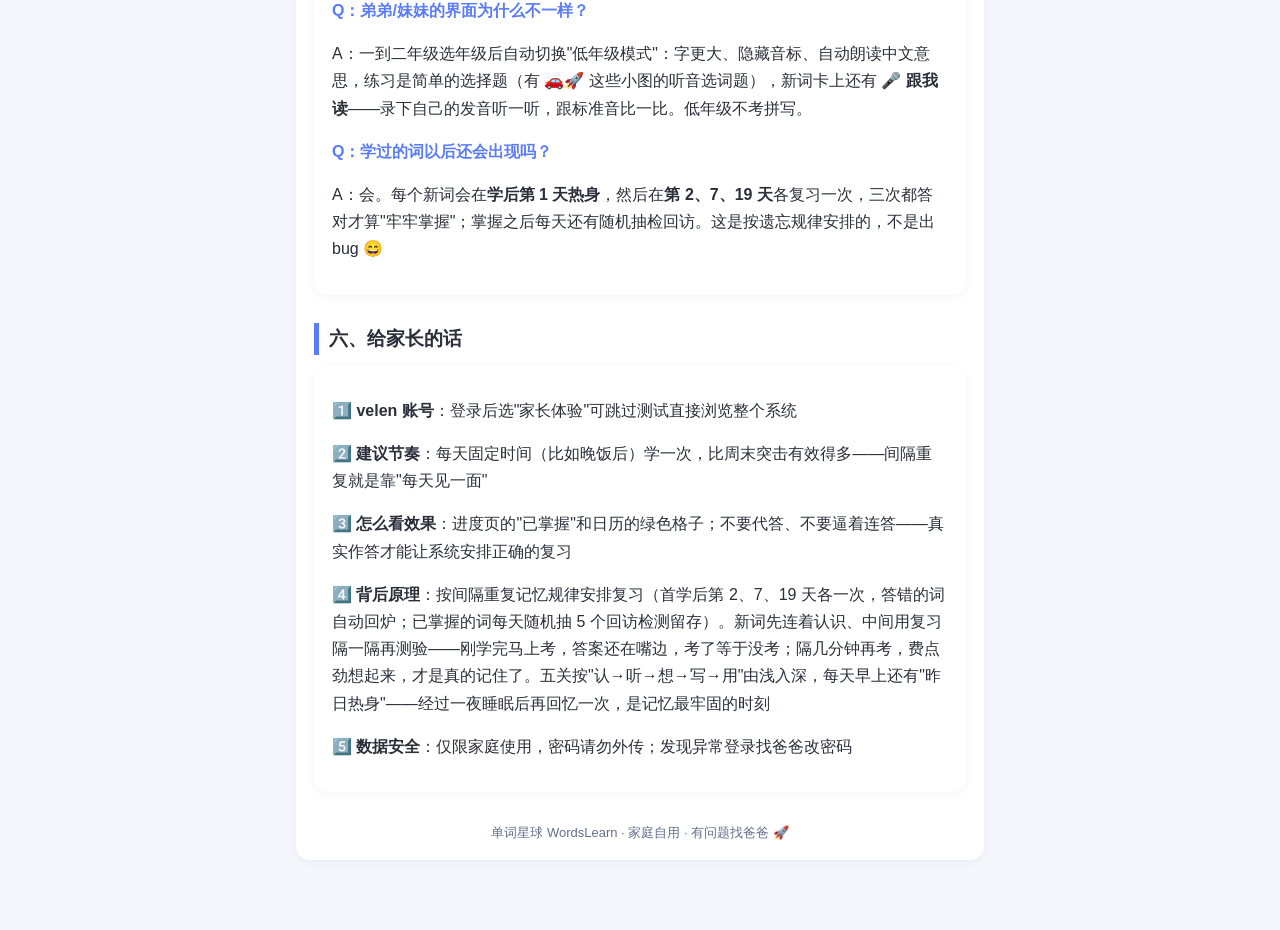
==== commit 0b16432a: "v3.3.3: 修帮助页困死——主屏幕PWA形态无浏览器返回键，❓整页跳走后无法回应用。❓改target=_blank新开（iOS独立模式出Safari卡片带完成键，应用状态不动）；手册页加悬浮「返回" ====
--- a/app/static/help.html
+++ b/app/static/help.html
@@ -25,9 +25,11 @@
 footer { text-align:center; color:var(--muted); font-size:13px; margin-top:30px; }
 a { color:var(--primary); }
 .big-emoji { font-size:40px; text-align:center; margin:6px 0; }
+.back-float { position:fixed; top:12px; left:12px; z-index:10; background:#fff; color:var(--primary); font-weight:700; text-decoration:none; border-radius:20px; padding:8px 14px; box-shadow:0 2px 10px rgba(40,60,120,.15); font-size:14px; }
 </style>
 </head>
 <body>
+<a href="/" class="back-float" onclick="if(document.referrer){history.back();return false}">← 返回学习</a>
 <header>
   <h1>🪐 单词星球 · 使用手册</h1>
   <p>给爸爸妈妈和孩子们的说明 · 手册版本 v3.0</p>
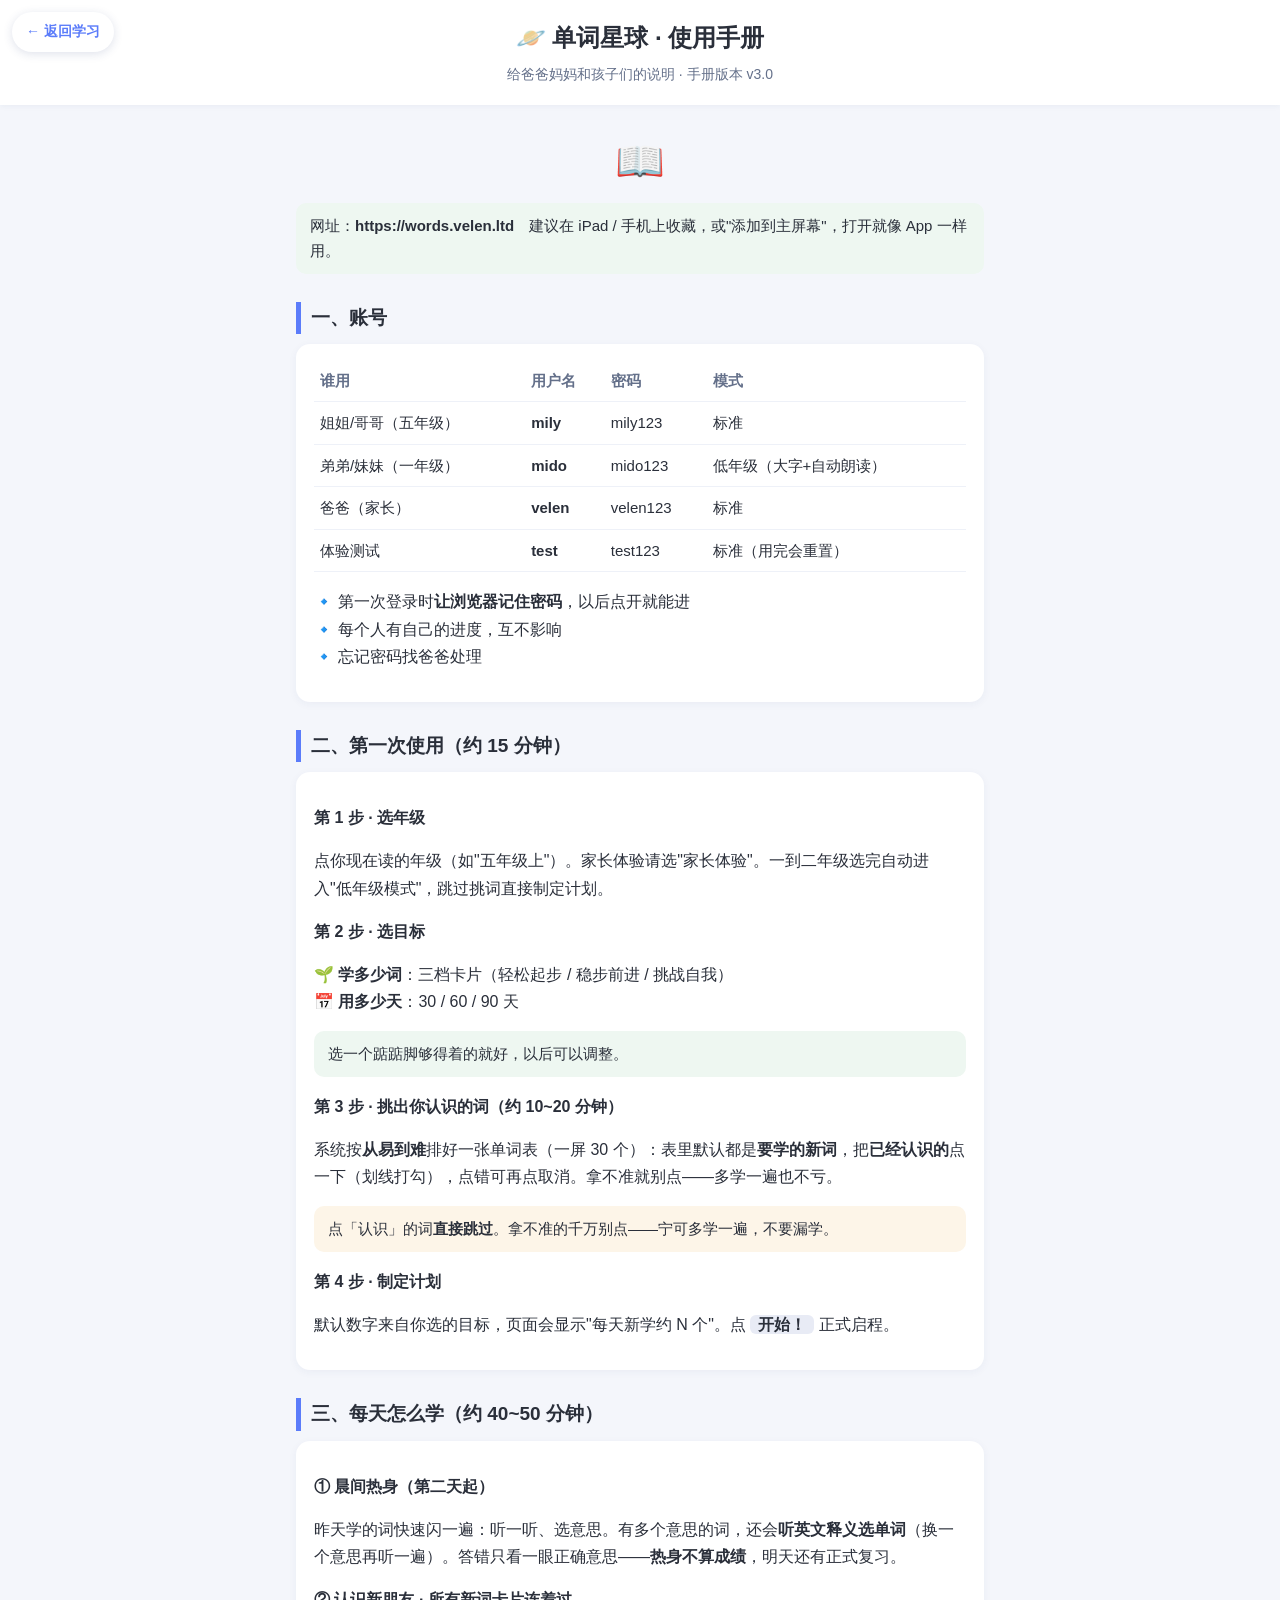
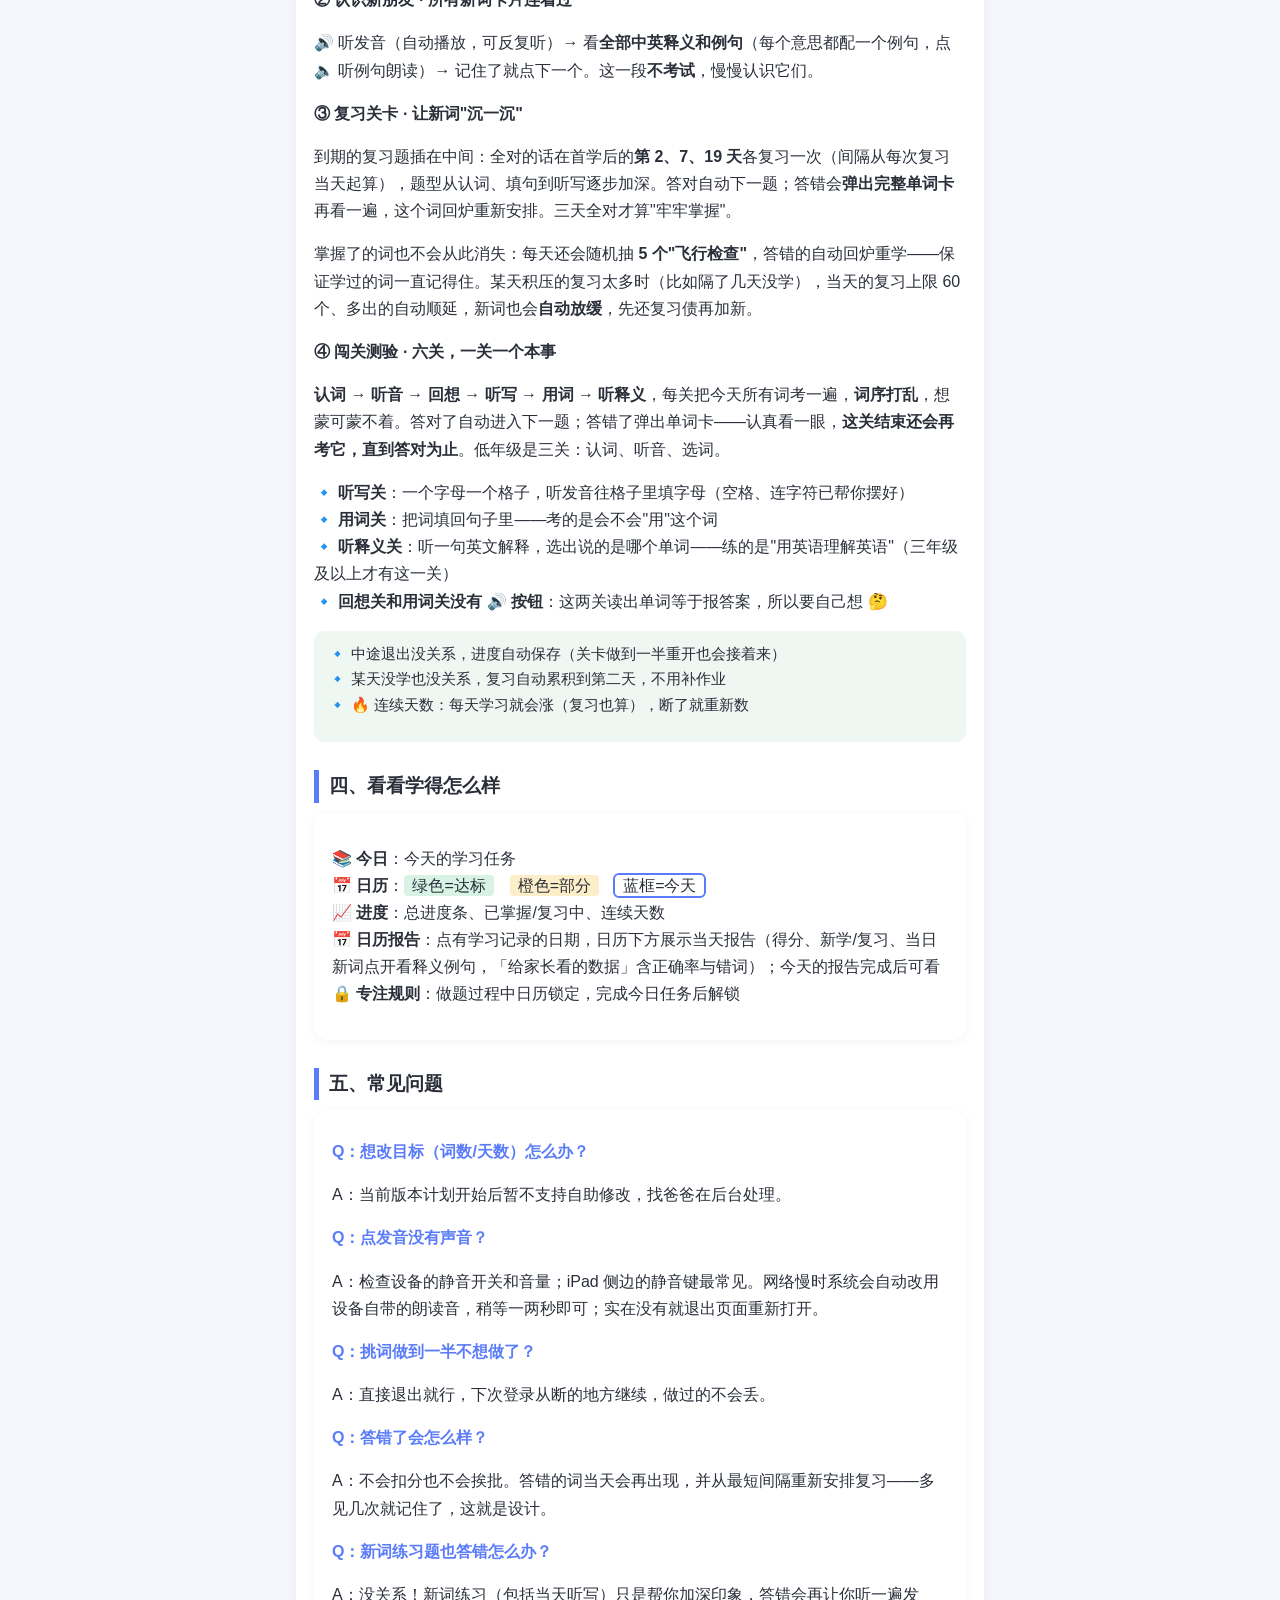
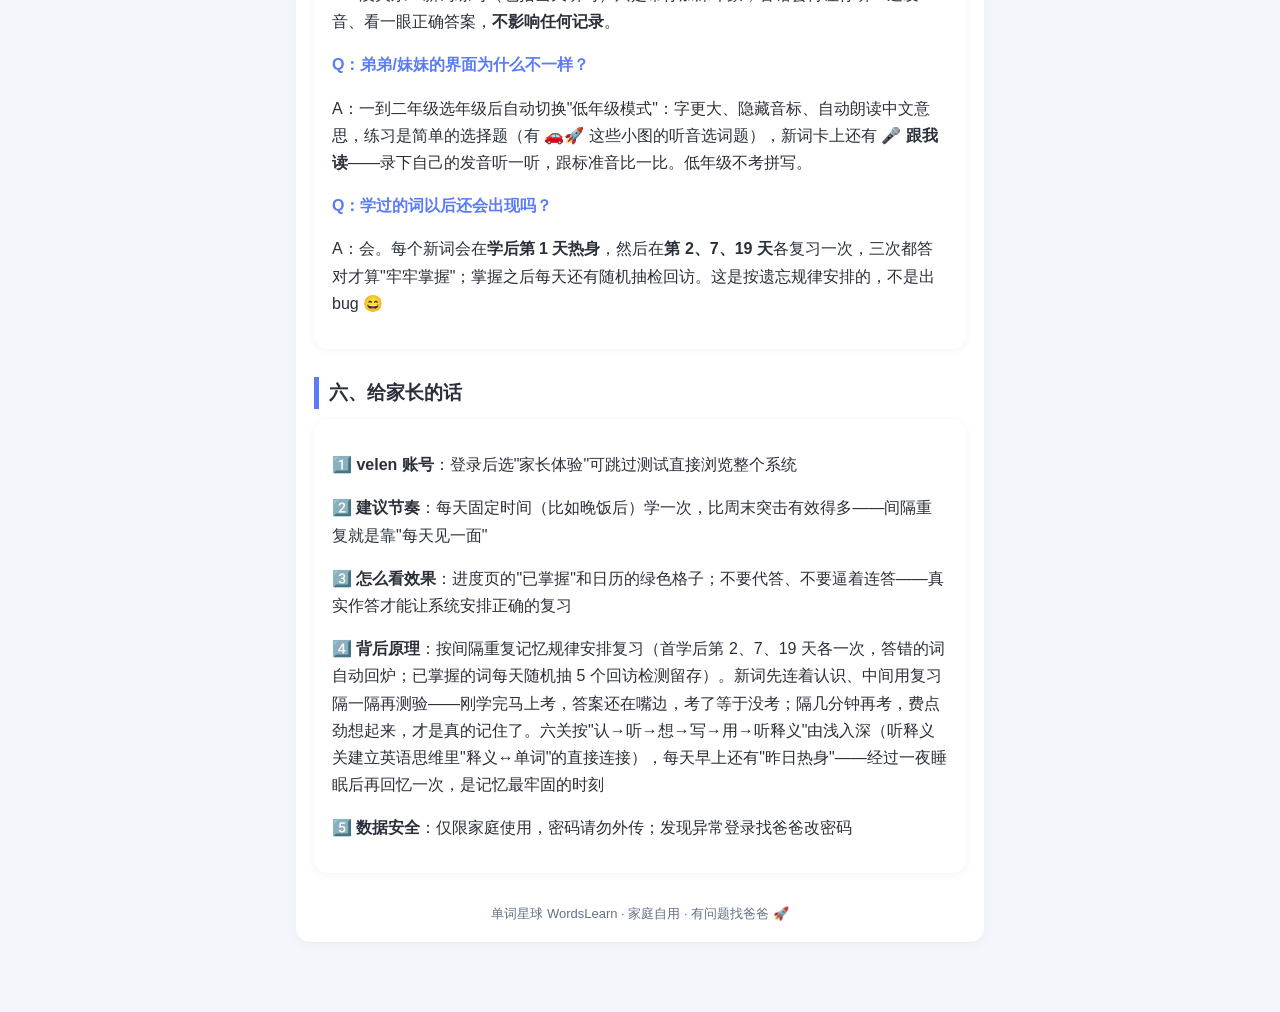
==== commit 4838acba: "v3.4: 新题型 listen_def（听英文释义选单词）——D0 闯关新增第 6 关（义1）+ D+1 热身多义词换义听（义2..n），判卷链 zh_word/cloze/spell 零改动（de" ====
--- a/app/static/help.html
+++ b/app/static/help.html
@@ -71,16 +71,17 @@
 <h2>三、每天怎么学（约 40~50 分钟）</h2>
 <div class="card">
 <h3>① 晨间热身（第二天起）</h3>
-<p>昨天学的词快速闪一遍：听一听、选意思。答错只看一眼正确意思——<b>热身不算成绩</b>，明天还有正式复习。</p>
+<p>昨天学的词快速闪一遍：听一听、选意思。有多个意思的词，还会<b>听英文释义选单词</b>（换一个意思再听一遍）。答错只看一眼正确意思——<b>热身不算成绩</b>，明天还有正式复习。</p>
 <h3>② 认识新朋友 · 所有新词卡片连着过</h3>
 <p>🔊 听发音（自动播放，可反复听）→ 看<b>全部中英释义和例句</b>（每个意思都配一个例句，点 🔈 听例句朗读）→ 记住了就点下一个。这一段<b>不考试</b>，慢慢认识它们。</p>
 <h3>③ 复习关卡 · 让新词"沉一沉"</h3>
 <p>到期的复习题插在中间：全对的话在首学后的<b>第 2、7、19 天</b>各复习一次（间隔从每次复习当天起算），题型从认词、填句到听写逐步加深。答对自动下一题；答错会<b>弹出完整单词卡</b>再看一遍，这个词回炉重新安排。三天全对才算"牢牢掌握"。</p>
-<p>掌握了的词也不会从此消失：每天还会随机抽 <b>5 个"飞行检查"</b>，答错的自动回炉重学——保证学过的词一直记得住。某天积压的复习太多时（比如隔了几天没学），当天的复习上限 60 个、多出的自动顺延，新词也会自动减半，先还复习债再加新。</p>
-<h3>④ 闯关测验 · 五关，一关一个本事</h3>
-<p><b>认词 → 听音 → 回想 → 听写 → 用词</b>，每关把今天所有词考一遍，<b>词序打乱</b>，想蒙可蒙不着。答对了自动进入下一题；答错了弹出单词卡——认真看一眼，<b>这关结束还会再考它，直到答对为止</b>。低年级是三关：认词、听音、选词。</p>
+<p>掌握了的词也不会从此消失：每天还会随机抽 <b>5 个"飞行检查"</b>，答错的自动回炉重学——保证学过的词一直记得住。某天积压的复习太多时（比如隔了几天没学），当天的复习上限 60 个、多出的自动顺延，新词也会<b>自动放缓</b>，先还复习债再加新。</p>
+<h3>④ 闯关测验 · 六关，一关一个本事</h3>
+<p><b>认词 → 听音 → 回想 → 听写 → 用词 → 听释义</b>，每关把今天所有词考一遍，<b>词序打乱</b>，想蒙可蒙不着。答对了自动进入下一题；答错了弹出单词卡——认真看一眼，<b>这关结束还会再考它，直到答对为止</b>。低年级是三关：认词、听音、选词。</p>
 <p>🔹 <b>听写关</b>：一个字母一个格子，听发音往格子里填字母（空格、连字符已帮你摆好）<br>
 🔹 <b>用词关</b>：把词填回句子里——考的是会不会"用"这个词<br>
+🔹 <b>听释义关</b>：听一句英文解释，选出说的是哪个单词——练的是"用英语理解英语"（三年级及以上才有这一关）<br>
 🔹 <b>回想关和用词关没有 🔊 按钮</b>：这两关读出单词等于报答案，所以要自己想 🤔</p>
 <div class="tip">🔹 中途退出没关系，进度自动保存（关卡做到一半重开也会接着来）<br>
 🔹 某天没学也没关系，复习自动累积到第二天，不用补作业<br>
@@ -119,7 +120,7 @@
 <p>1️⃣ <b>velen 账号</b>：登录后选"家长体验"可跳过测试直接浏览整个系统</p>
 <p>2️⃣ <b>建议节奏</b>：每天固定时间（比如晚饭后）学一次，比周末突击有效得多——间隔重复就是靠"每天见一面"</p>
 <p>3️⃣ <b>怎么看效果</b>：进度页的"已掌握"和日历的绿色格子；不要代答、不要逼着连答——真实作答才能让系统安排正确的复习</p>
-<p>4️⃣ <b>背后原理</b>：按间隔重复记忆规律安排复习（首学后第 2、7、19 天各一次，答错的词自动回炉；已掌握的词每天随机抽 5 个回访检测留存）。新词先连着认识、中间用复习隔一隔再测验——刚学完马上考，答案还在嘴边，考了等于没考；隔几分钟再考，费点劲想起来，才是真的记住了。五关按"认→听→想→写→用"由浅入深，每天早上还有"昨日热身"——经过一夜睡眠后再回忆一次，是记忆最牢固的时刻</p>
+<p>4️⃣ <b>背后原理</b>：按间隔重复记忆规律安排复习（首学后第 2、7、19 天各一次，答错的词自动回炉；已掌握的词每天随机抽 5 个回访检测留存）。新词先连着认识、中间用复习隔一隔再测验——刚学完马上考，答案还在嘴边，考了等于没考；隔几分钟再考，费点劲想起来，才是真的记住了。六关按"认→听→想→写→用→听释义"由浅入深（听释义关建立英语思维里"释义↔单词"的直接连接），每天早上还有"昨日热身"——经过一夜睡眠后再回忆一次，是记忆最牢固的时刻</p>
 <p>5️⃣ <b>数据安全</b>：仅限家庭使用，密码请勿外传；发现异常登录找爸爸改密码</p>
 </div>
 
